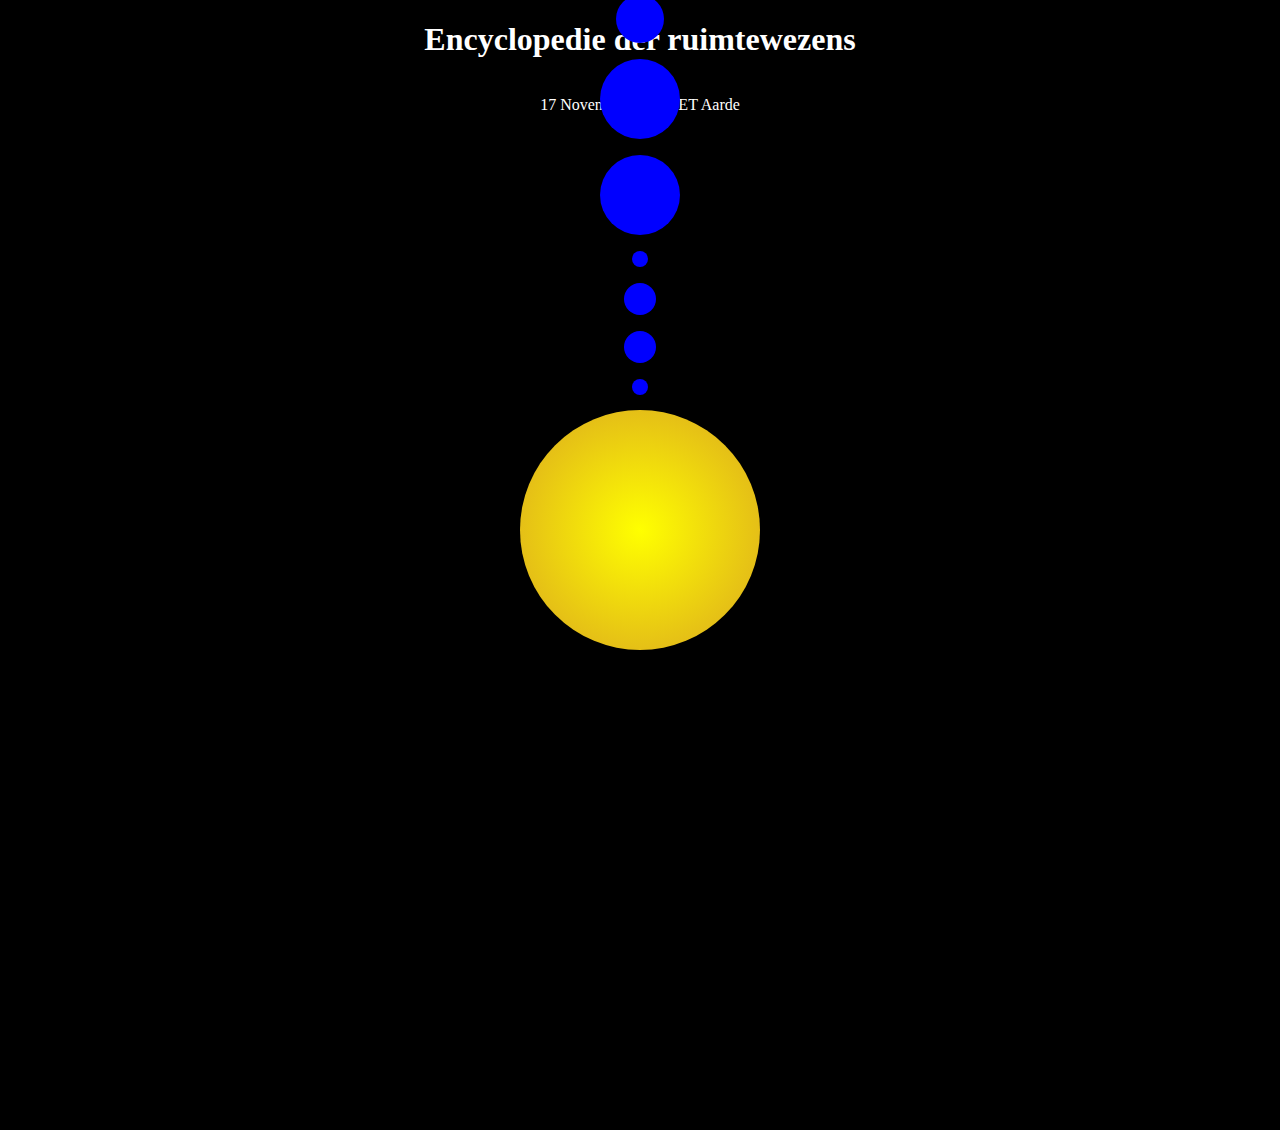
==== index.html @ 617440ee "Update index.html" ====
<!doctype html>
<html lang="nl">
	
<head>
	<meta charset="UTF-8">
	<meta name="author" content="Irene">
	<meta name="viewport" content="width=device-width, initial-scale=1">
	
	<title>Encyclopedie der ruimtewezens</title>
	
	<link href="styles/style.css" type="text/css" rel="stylesheet">
	<link rel="icon" type="image/svg+xml" href="images/favicon.svg">
</head>

<body>
<header>
    
    <h1>Encyclopedie der ruimtewezens</h1>
    
</header>

    
<main>
    
<ul class="zonnestelsel">
    <!-- Zon grootte:15-->
    <li class="zon">
        
    </li>
    
    <!-- Mercurius grootte:1-->
    <li class="mercurius">
        <div class="mercurius__planeet"></div>
    </li>
    
    <!-- Venus grootte:2-->
    <li class="venus">
        <div class="venus__planeet"></div>
    </li>
    
    <!-- Aarde grootte:2-->
    <li class="aarde">
        <div class="aarde__planeet"></div>
    </li>
    
    <!-- Mars grootte:1-->
    <li class="mars">
        <div class="mars__planeet"></div>
    </li>
    
    <!-- Jupiter grootte:5-->
    <li class="jupiter">
        <div class="jupiter__planeet"></div>
    </li>
    
    <!-- Saturnus grootte:5 NB: 2 ringen-->
    <li class="saturnus">
        <div class="saturnus__planeet"></div>
    </li>
    
    <!-- Uranus grootte:3-->
    <li class="uranus">
        <div class="uranus__planeet"></div>
    </li>
    
    <!-- Neptunus grootte:3-->
    <li class="neptunus">
        <div class="neptunus__planeet"></div>
    </li>
</ul>    

    
</main>

<footer>
    
    <time datetime="2021-11-17"> 17 November 2021 CET Aarde</time>
    
</footer>    
    
</body>
	
</html>
---- styles/style.css ----
/* CSS Document */
*, *::after, *::before {
  box-sizing: border-box;  
}

:root {
  --zon-color: goldenrod;
  --mercurius-color: blue;
  --shadow-color: rgba(0 0 0 / .5);
}

body {
    background-color: black;
   }

header {
    color: white;
    text-align: center;
    
}

footer {
    color: white;
    text-align: center;
  
}

ul {
    position: relative;
    top:50vh;

  

    display:flex;
    justify-content: center;
    align-items: center;

    
    list-style: none;  
}


.zon {
    position: absolute;
/*    top:calc((100% - 15em) /2); :/ werkt nog niet zoals gedacht... zon in midden van ul*/
    
    left:calc((100% - 15em) /2);
        
    width: 15em;
    height: 15em;
    
    border-radius: 50%;
    background-color: var(--zon-color);
    background: radial-gradient(yellow, goldenrod); 
}

/*cirkel voor pad om zon*/
.mercurius {
    position: absolute;
    
    display:flex;
    justify-content: center;

    
    top:calc((100% - 19em) /2);
    left:calc((100% - 19em) /2);
    
    width: 19em;
    height: 19em;
    border: .5px transparent solid;
    margin: 0;
    padding: 0;
    border-radius: 50%;
    
    animation: draaien 3s linear infinite;
}

/*bolletje voor planeet*/
.mercurius__planeet {
    height: 1em;
    width: 1em;
       
    border-radius: 50%;
    background-color: blue;
}

.venus {
    position: absolute;
    
    display:flex;
    justify-content: center;
    
    top:calc((100% - 25em) /2);
    left:calc((100% - 25em) /2);
    
    width: 25em;
    height: 25em;
    border: .5px transparent solid;
    margin:0;
    border-radius: 50%;
    
    animation: draaien 15s linear infinite;
}

.venus__planeet {
    height: 2em;
    width: 2em;
    
    border-radius: 50%;
    background-color: blue;
}

.aarde {
    position: absolute;
    
    display:flex;
    justify-content: center;
    
    top:calc((100% - 31em) /2);
    left:calc((100% - 31em) /2);
    
    width: 31em;
    height: 31em;
    border: .5px transparent solid;
    margin:0;
    border-radius: 50%;
    
    animation: draaien 10s linear infinite;
}

.aarde__planeet {
    height: 2em;
    width: 2em;
    
    border-radius: 50%;
    background-color: blue;
}

.mars {
    position: absolute;
    
    display:flex;
    justify-content: center;
    
    top:calc((100% - 35em) /2);
    left:calc((100% - 35em) /2);
    
    width: 35em;
    height: 35em;
    border: .5px transparent solid;
    margin:0;
    border-radius: 50%;
    
    animation: draaien 10s linear infinite;
}

.mars__planeet {
    height: 1em;
    width: 1em;
    
    border-radius: 50%;
    background-color: blue;
}


.jupiter {
    position: absolute;
    
    display:flex;
    justify-content: center;
    
    top:calc((100% - 47em) /2);
    left:calc((100% - 47em) /2);
    
    width: 47em;
    height: 47em;
    border: .5px transparent solid;
    margin:0;
    border-radius: 50%;
    
    animation: draaien 30s linear infinite;
}
.jupiter__planeet {
    width:5em;
    height:5em;

    border-radius: 50%;
    background-color: blue;
}


.saturnus {
    position: absolute;
    
    display:flex;
    justify-content: center;
    
    top:calc((100% - 59em) /2);
    left:calc((100% - 59em) /2);
    
    width: 59em;
    height: 59em;
    border: .5px transparent solid;
    margin:0;
    border-radius: 50%;
    
    animation: draaien 50s linear infinite;
}

.saturnus__planeet{
    width:5em;
    height:5em;

    border-radius: 50%;
    background-color: blue;
}

.uranus {
    position: absolute;
    
    display:flex;
    justify-content: center;
    
    top:calc((100% - 67em) /2);
    left:calc((100% - 67em) /2);
    
    width: 67em;
    height: 67em;
    border: .5px transparent solid;
    margin:0;
    border-radius: 50%;
    
    animation: draaien 90s linear infinite;
}

.uranus__planeet{
    width:3em;
    height:3em;

    border-radius: 50%;
    background-color: blue;
}
.neptunus {
    position: absolute;
    
    display:flex;
    justify-content: center;
    
    top:calc((100% - 75em) /2);
    left:calc((100% - 75em) /2);
    
    width: 75em;
    height: 75em;
    border: .5px transparent solid;
    margin:0;
    border-radius: 50%;
    
    animation: draaien 9s linear infinite;
}

.neptunus__planeet {
    width:3em;
    height:3em;

    border-radius: 50%;
    background-color: blue;
}


@keyframes draaien {
    100% {
    transform: rotate(360deg);
    }
}
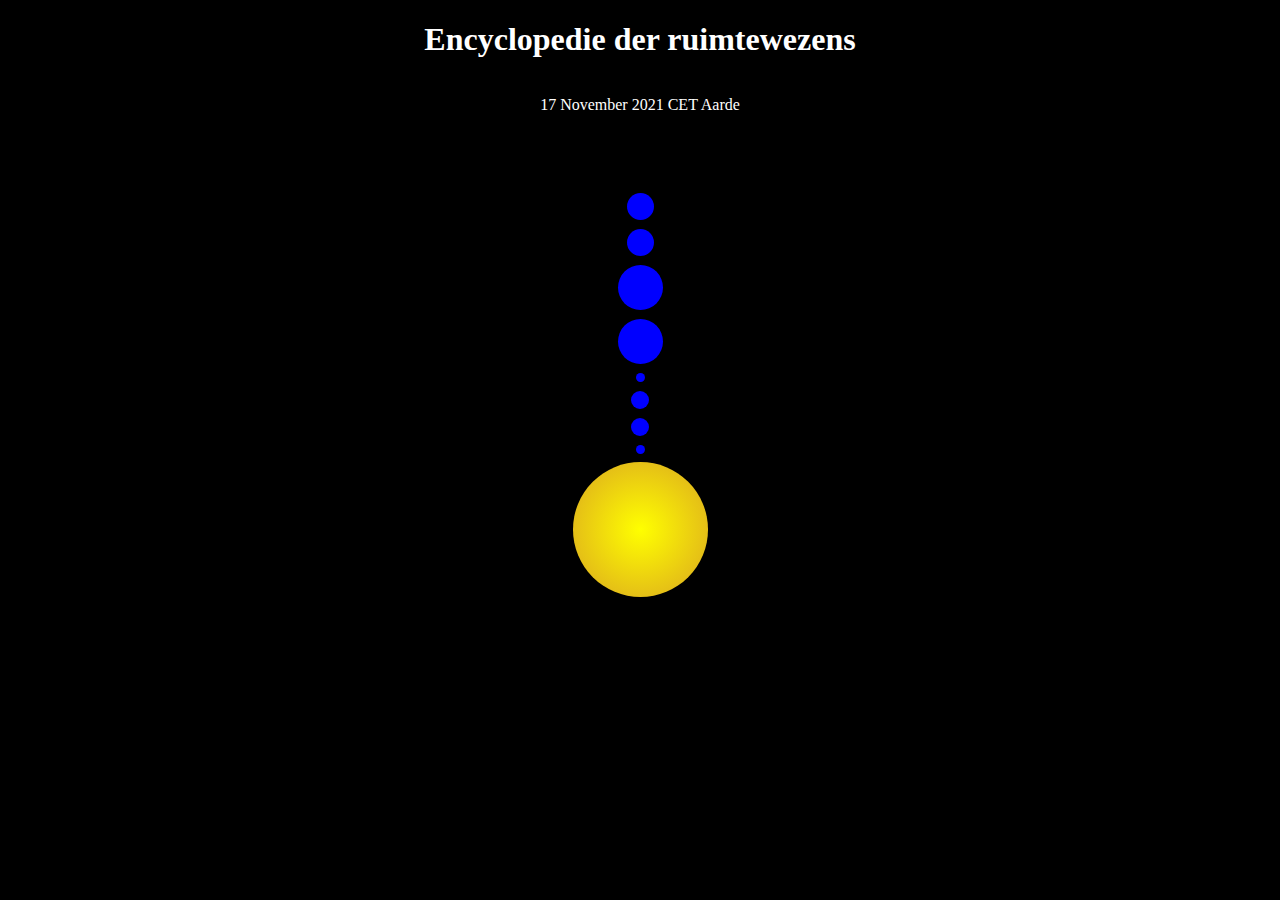
==== commit 84057733: "Add files via upload" ====
--- a/index.html
+++ b/index.html
@@ -3,7 +3,7 @@
 	
 <head>
 	<meta charset="UTF-8">
-	<meta name="author" content="Irene">
+	<meta name="author" content="jouw naam">
 	<meta name="viewport" content="width=device-width, initial-scale=1">
 	
 	<title>Encyclopedie der ruimtewezens</title>
@@ -29,42 +29,42 @@
     </li>
     
     <!-- Mercurius grootte:1-->
-    <li class="mercurius">
+    <li class="planeet mercurius">
         <div class="mercurius__planeet"></div>
     </li>
     
     <!-- Venus grootte:2-->
-    <li class="venus">
+    <li class="planeet venus">
         <div class="venus__planeet"></div>
     </li>
     
     <!-- Aarde grootte:2-->
-    <li class="aarde">
+    <li class="planeet aarde">
         <div class="aarde__planeet"></div>
     </li>
     
     <!-- Mars grootte:1-->
-    <li class="mars">
+    <li class="planeet mars">
         <div class="mars__planeet"></div>
     </li>
     
     <!-- Jupiter grootte:5-->
-    <li class="jupiter">
+    <li class="planeet jupiter">
         <div class="jupiter__planeet"></div>
     </li>
     
     <!-- Saturnus grootte:5 NB: 2 ringen-->
-    <li class="saturnus">
+    <li class="planeet saturnus">
         <div class="saturnus__planeet"></div>
     </li>
     
     <!-- Uranus grootte:3-->
-    <li class="uranus">
+    <li class="planeet uranus">
         <div class="uranus__planeet"></div>
     </li>
     
     <!-- Neptunus grootte:3-->
-    <li class="neptunus">
+    <li class="planeet neptunus">
         <div class="neptunus__planeet"></div>
     </li>
 </ul>    
--- a/styles/style.css
+++ b/styles/style.css
@@ -27,27 +27,24 @@
 
 ul {
     position: relative;
-    top:50vh;
-
-  
+    top:50vmin;
 
     display:flex;
     justify-content: center;
     align-items: center;
 
-    
     list-style: none;  
 }
 
 
 .zon {
     position: absolute;
-/*    top:calc((100% - 15em) /2); :/ werkt nog niet zoals gedacht... zon in midden van ul*/
-    
-    left:calc((100% - 15em) /2);
+/*    :/ werkt nog niet zoals gedacht... zon in midden van ul*/
+    top:calc((100% - 15vmin) /2); 
+    left:calc((100% - 15vmin) /2);
         
-    width: 15em;
-    height: 15em;
+    width: 15vmin;
+    height: 15vmin;
     
     border-radius: 50%;
     background-color: var(--zon-color);
@@ -60,13 +57,12 @@
     
     display:flex;
     justify-content: center;
-
-    
-    top:calc((100% - 19em) /2);
-    left:calc((100% - 19em) /2);
-    
-    width: 19em;
-    height: 19em;
+    
+    top:calc((100% - 19vmin) /2);
+    left:calc((100% - 19vmin) /2);
+    
+    width: 19vmin;
+    height: 19vmin;
     border: .5px transparent solid;
     margin: 0;
     padding: 0;
@@ -77,8 +73,8 @@
 
 /*bolletje voor planeet*/
 .mercurius__planeet {
-    height: 1em;
-    width: 1em;
+    height: 1vmin;
+    width: 1vmin;
        
     border-radius: 50%;
     background-color: blue;
@@ -90,21 +86,21 @@
     display:flex;
     justify-content: center;
     
-    top:calc((100% - 25em) /2);
-    left:calc((100% - 25em) /2);
-    
-    width: 25em;
-    height: 25em;
-    border: .5px transparent solid;
-    margin:0;
+    top:calc((100% - 25vmin) /2);
+    left:calc((100% - 25vmin) /2);
+    
+    width: 25vmin;
+    height: 25vmin;
+    border: .5px transparent solid;
+    margin: 0;
     border-radius: 50%;
     
     animation: draaien 15s linear infinite;
 }
 
 .venus__planeet {
-    height: 2em;
-    width: 2em;
+    height: 2vmin;
+    width: 2vmin;
     
     border-radius: 50%;
     background-color: blue;
@@ -116,25 +112,26 @@
     display:flex;
     justify-content: center;
     
-    top:calc((100% - 31em) /2);
-    left:calc((100% - 31em) /2);
-    
-    width: 31em;
-    height: 31em;
-    border: .5px transparent solid;
-    margin:0;
+    top:calc((100% - 31vmin) /2);
+    left:calc((100% - 31vmin) /2);
+    
+    width: 31vmin;
+    height: 31vmin;
+    border: .5px transparent solid;
+    margin: 0;
     border-radius: 50%;
     
     animation: draaien 10s linear infinite;
 }
 
 .aarde__planeet {
-    height: 2em;
-    width: 2em;
-    
-    border-radius: 50%;
-    background-color: blue;
-}
+    height: 2vmin;
+    width: 2vmin;
+    
+    border-radius: 50%;
+    background-color: blue;
+}
+
 
 .mars {
     position: absolute;
@@ -142,21 +139,21 @@
     display:flex;
     justify-content: center;
     
-    top:calc((100% - 35em) /2);
-    left:calc((100% - 35em) /2);
-    
-    width: 35em;
-    height: 35em;
-    border: .5px transparent solid;
-    margin:0;
-    border-radius: 50%;
-    
-    animation: draaien 10s linear infinite;
+    top:calc((100% - 35vmin) /2);
+    left:calc((100% - 35vmin) /2);
+    
+    width: 35vmin;
+    height: 35vmin;
+    border: .5px transparent solid;
+    margin: 0;
+    border-radius: 50%;
+    
+    animation: draaien 1s linear infinite;
 }
 
 .mars__planeet {
-    height: 1em;
-    width: 1em;
+    height: 1vmin;
+    width: 1vmin;
     
     border-radius: 50%;
     background-color: blue;
@@ -169,20 +166,20 @@
     display:flex;
     justify-content: center;
     
-    top:calc((100% - 47em) /2);
-    left:calc((100% - 47em) /2);
-    
-    width: 47em;
-    height: 47em;
-    border: .5px transparent solid;
-    margin:0;
+    top:calc((100% - 47vmin) /2);
+    left:calc((100% - 47vmin) /2);
+    
+    width: 47vmin;
+    height: 47vmin;
+    border: .5px transparent solid;
+    margin: 0;
     border-radius: 50%;
     
     animation: draaien 30s linear infinite;
 }
 .jupiter__planeet {
-    width:5em;
-    height:5em;
+    width:5vmin;
+    height:5vmin;
 
     border-radius: 50%;
     background-color: blue;
@@ -195,21 +192,21 @@
     display:flex;
     justify-content: center;
     
-    top:calc((100% - 59em) /2);
-    left:calc((100% - 59em) /2);
-    
-    width: 59em;
-    height: 59em;
-    border: .5px transparent solid;
-    margin:0;
+    top:calc((100% - 59vmin) /2);
+    left:calc((100% - 59vmin) /2);
+
+    width: 59vmin;
+    height: 59vmin;
+    border: .5px transparent solid;
+    margin: 0;
     border-radius: 50%;
     
     animation: draaien 50s linear infinite;
 }
 
 .saturnus__planeet{
-    width:5em;
-    height:5em;
+    width:5vmin;
+    height:5vmin;
 
     border-radius: 50%;
     background-color: blue;
@@ -221,21 +218,21 @@
     display:flex;
     justify-content: center;
     
-    top:calc((100% - 67em) /2);
-    left:calc((100% - 67em) /2);
-    
-    width: 67em;
-    height: 67em;
-    border: .5px transparent solid;
-    margin:0;
+    top:calc((100% - 67vmin) /2);
+    left:calc((100% - 67vmin) /2);
+    
+    width: 67vmin;
+    height: 67vmin;
+    border: .5px transparent solid;
+    margin: 0;
     border-radius: 50%;
     
     animation: draaien 90s linear infinite;
 }
 
 .uranus__planeet{
-    width:3em;
-    height:3em;
+    width:3vmin;
+    height:3vmin;
 
     border-radius: 50%;
     background-color: blue;
@@ -246,25 +243,26 @@
     display:flex;
     justify-content: center;
     
-    top:calc((100% - 75em) /2);
-    left:calc((100% - 75em) /2);
-    
-    width: 75em;
-    height: 75em;
-    border: .5px transparent solid;
-    margin:0;
+    top:calc((100% - 75vmin) /2);
+    left:calc((100% - 75vmin) /2);
+    
+    width: 75vmin;
+    height: 75vmin;
+    border: .5px transparent solid;
+    margin: 0;
     border-radius: 50%;
     
     animation: draaien 9s linear infinite;
 }
 
 .neptunus__planeet {
-    width:3em;
-    height:3em;
-
-    border-radius: 50%;
-    background-color: blue;
-}
+    width:3vmin;
+    height:3vmin;
+
+    border-radius: 50%;
+    background-color: blue;
+}
+
 
 
 @keyframes draaien {
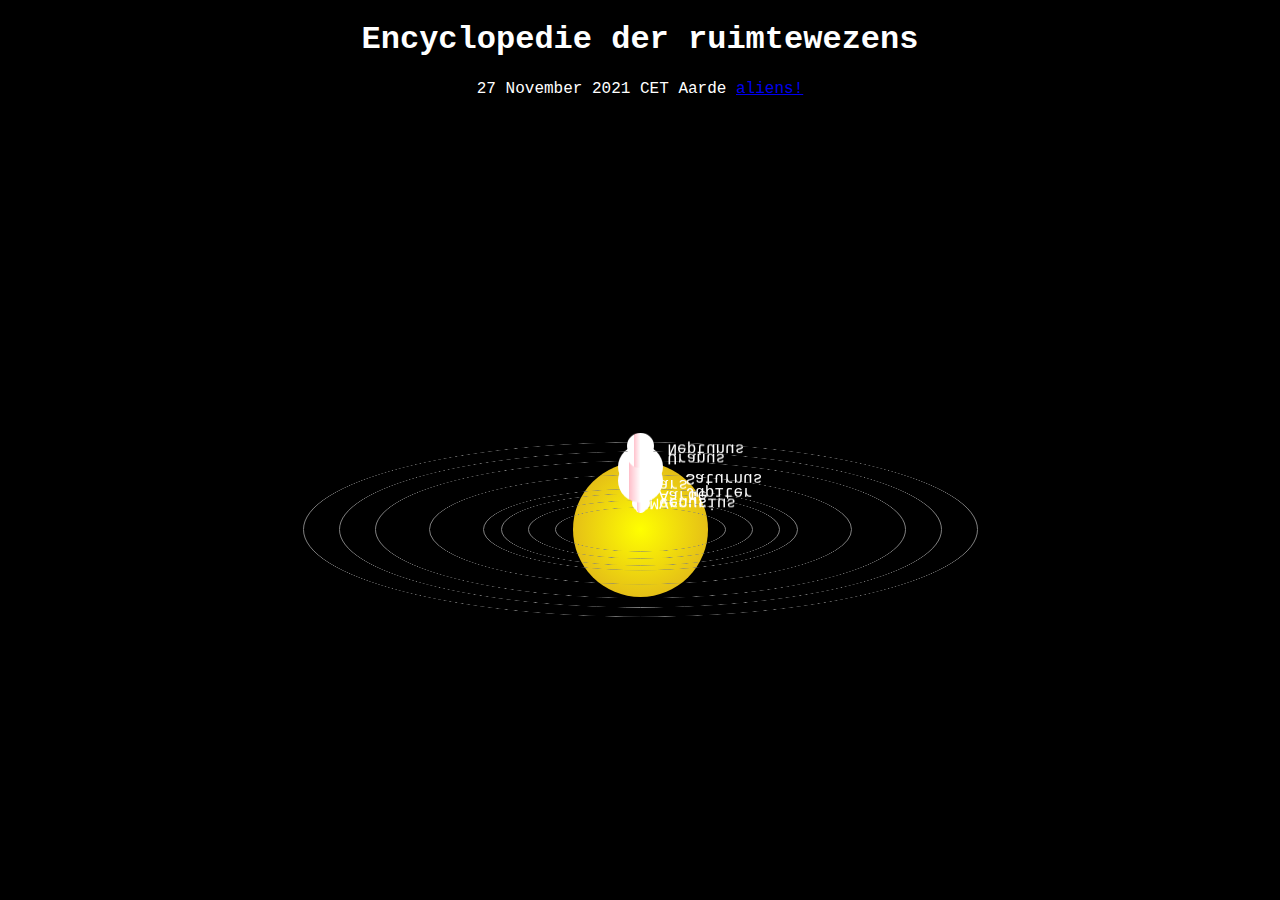
==== commit 4796f9fc: "Add files via upload" ====
--- a/index.html
+++ b/index.html
@@ -3,7 +3,7 @@
 	
 <head>
 	<meta charset="UTF-8">
-	<meta name="author" content="jouw naam">
+	<meta name="author" content="Irene">
 	<meta name="viewport" content="width=device-width, initial-scale=1">
 	
 	<title>Encyclopedie der ruimtewezens</title>
@@ -74,8 +74,9 @@
 
 <footer>
     
-    <time datetime="2021-11-17"> 17 November 2021 CET Aarde</time>
-    
+    <time datetime="2021-11-27"> 27 November 2021 CET Aarde</time>
+    <a href=detail_1.html> aliens! </a>
+      
 </footer>    
     
 </body>
--- a/styles/style.css
+++ b/styles/style.css
@@ -3,43 +3,64 @@
   box-sizing: border-box;  
 }
 
+/*to do: 
+--issues--
+1. planeet bolletjes op orbit zetten (zodra animatie aangaat, negeren ze translatey)
+2. de plek van de zon :/ 
+3. naam planeten: ipv ::before, misschien :hover > dan langzamer draaien?
+
+--nog niet aan toegekomen--
+4. schaduwen op planeten
+5. extra maantjes/ringen etc
+6. font + afbeeldingen "galaxy-feel"
+7. header/footer een mooi plekje geven
+8. link naar detailpagina over ruimtewezens per planeet
+*/
+
+
 :root {
   --zon-color: goldenrod;
-  --mercurius-color: blue;
+  --mercurius-color: linear-gradient(to left, white, white 50%, pink 75%, white 75%);
   --shadow-color: rgba(0 0 0 / .5);
+  
+  --tempo:1;
 }
 
 body {
     background-color: black;
-   }
+}
 
 header {
+    font-family: 'Courier New', Courier, monospace;
+
     color: white;
     text-align: center;
-    
-}
-
-footer {
+}
+
+footer {  
+/*
+    position:absolute;
+    bottom: 0;
+    left: 50%;
+*/
+    font-family: 'Courier New', Courier, monospace;
+    
     color: white;
-    text-align: center;
-  
+    text-align: center;  
+    margin: 0;
+    padding: 0;
 }
 
 ul {
     position: relative;
     top:50vmin;
 
-    display:flex;
-    justify-content: center;
-    align-items: center;
-
     list-style: none;  
 }
-
 
 .zon {
     position: absolute;
-/*    :/ werkt nog niet zoals gedacht... zon in midden van ul*/
+    display: block;
     top:calc((100% - 15vmin) /2); 
     left:calc((100% - 15vmin) /2);
         
@@ -49,224 +70,231 @@
     border-radius: 50%;
     background-color: var(--zon-color);
     background: radial-gradient(yellow, goldenrod); 
-}
-
-/*cirkel voor pad om zon*/
-.mercurius {
+
+    transform-style: preserve-3d;
+   
+}
+
+
+/*cirkel voor pad-orbit om zon*/
+.planeet {
     position: absolute;
     
     display:flex;
     justify-content: center;
     
-    top:calc((100% - 19vmin) /2);
-    left:calc((100% - 19vmin) /2);
-    
-    width: 19vmin;
-    height: 19vmin;
-    border: .5px transparent solid;
+    top:calc((100% - var(--maat)) /2);
+    left:calc((100% - var(--maat)) /2);
+    
+    width: var(--maat);
+    height: var(--maat);
+    border: .08em grey solid;
     margin: 0;
     padding: 0;
     border-radius: 50%;
     
-    animation: draaien 3s linear infinite;
-}
-
-/*bolletje voor planeet*/
+    transform:rotateX(75deg);
+    transform-style: preserve-3d;
+
+    animation: draaien calc(var(--orbit-time) * var(--tempo)) linear infinite;
+}
+
+div[class$="planeet"] {
+/* planeten bovenkant boven houden*/
+    border-radius: 50%;
+
+    position:absolute;
+    display: block;
+    animation: bovenkantboven var(--orbit-time) linear infinite;
+
+    transform:rotatex(90deg);
+
+    transform-style: preserve-3d;
+
+}
+    /* height: var(--hoogte); */
+    /* transform:translatey(calc(-var(--hoogte)/2)); */
+    /* door animation "bovenkantboven" wordt translate genegeerd*/
+
+div[class$="planeet"]::before {
+    content:var(--planeetNaam);
+    color:white;
+    padding:calc(var(--hoogte) * 1.5);
+    font-family: 'Courier New', Courier, monospace;
+    font-size: var(--hoogte * 1em);
+}
+
+.mercurius {
+    --maat:19vmin;
+    --orbit-time:3s;
+
+    
+}
+
+/* bolletje voor planeet*/
 .mercurius__planeet {
+    --planeetNaam:"Mercurius";
+    --hoogte: 1vmin;
+    height:1vmin;
+    width:1vmin;
+    background: var(--mercurius-color);
+
+    transform:translatey(-1vmin);
+
+
+}
+
+.venus {
+    --maat:25vmin;
+    --orbit-time:3s;
+}
+
+.venus__planeet {
+    --planeetNaam:"Venus";
+    --hoogte: 2vmin;
+    height: 2vmin;
+    width: 2vmin;
+    background: var(--mercurius-color);
+
+    /* transform:translatey(calc(-2vmin/2)); */
+
+}
+
+.aarde {
+    --maat:31vmin;
+    --orbit-time:10s;
+}
+
+.aarde__planeet {
+    --planeetNaam:"Aarde";
+    --hoogte: 2vmin;
+    height: 2vmin;
+    width: 2vmin;
+    background: var(--mercurius-color);
+
+    /* transform:translatey(-2vmin); */
+
+}
+
+.mars {
+    --maat:35vmin;
+    --orbit-time:1s;
+}
+
+.mars__planeet {
+    --planeetNaam:"Mars";
+    --hoogte: 1vmin;
     height: 1vmin;
     width: 1vmin;
-       
-    border-radius: 50%;
-    background-color: blue;
-}
-
-.venus {
-    position: absolute;
-    
-    display:flex;
-    justify-content: center;
-    
-    top:calc((100% - 25vmin) /2);
-    left:calc((100% - 25vmin) /2);
-    
-    width: 25vmin;
-    height: 25vmin;
-    border: .5px transparent solid;
-    margin: 0;
-    border-radius: 50%;
-    
-    animation: draaien 15s linear infinite;
-}
-
-.venus__planeet {
-    height: 2vmin;
-    width: 2vmin;
-    
-    border-radius: 50%;
-    background-color: blue;
-}
-
-.aarde {
-    position: absolute;
-    
-    display:flex;
-    justify-content: center;
-    
-    top:calc((100% - 31vmin) /2);
-    left:calc((100% - 31vmin) /2);
-    
-    width: 31vmin;
-    height: 31vmin;
-    border: .5px transparent solid;
-    margin: 0;
-    border-radius: 50%;
-    
-    animation: draaien 10s linear infinite;
-}
-
-.aarde__planeet {
-    height: 2vmin;
-    width: 2vmin;
-    
-    border-radius: 50%;
-    background-color: blue;
-}
-
-
-.mars {
-    position: absolute;
-    
-    display:flex;
-    justify-content: center;
-    
-    top:calc((100% - 35vmin) /2);
-    left:calc((100% - 35vmin) /2);
-    
-    width: 35vmin;
-    height: 35vmin;
-    border: .5px transparent solid;
-    margin: 0;
-    border-radius: 50%;
-    
-    animation: draaien 1s linear infinite;
-}
-
-.mars__planeet {
-    height: 1vmin;
-    width: 1vmin;
-    
-    border-radius: 50%;
-    background-color: blue;
-}
-
+    background: var(--mercurius-color);
+
+    /* transform:translatey(calc(-1vmin/2)); */
+
+}
 
 .jupiter {
-    position: absolute;
-    
-    display:flex;
-    justify-content: center;
-    
-    top:calc((100% - 47vmin) /2);
-    left:calc((100% - 47vmin) /2);
-    
-    width: 47vmin;
-    height: 47vmin;
-    border: .5px transparent solid;
-    margin: 0;
-    border-radius: 50%;
-    
-    animation: draaien 30s linear infinite;
-}
+    --maat:47vmin;
+    --orbit-time:30s;
+}
+
 .jupiter__planeet {
+    --planeetNaam:"Jupiter";
+    --hoogte: 5vmin;
+    height:5vmin;
+    width:5vmin;
+    background: var(--mercurius-color);
+    
+    /* transform:translatey(-2.5vmin); */
+
+}
+
+.saturnus {
+    --maat:59vmin;
+    --orbit-time:50s;
+}
+
+.saturnus__planeet{
+    --planeetNaam:"Saturnus";
+    --hoogte: 5vmin;
     width:5vmin;
     height:5vmin;
-
-    border-radius: 50%;
-    background-color: blue;
-}
-
-
-.saturnus {
-    position: absolute;
-    
-    display:flex;
-    justify-content: center;
-    
-    top:calc((100% - 59vmin) /2);
-    left:calc((100% - 59vmin) /2);
-
-    width: 59vmin;
-    height: 59vmin;
-    border: .5px transparent solid;
-    margin: 0;
-    border-radius: 50%;
-    
-    animation: draaien 50s linear infinite;
-}
-
-.saturnus__planeet{
-    width:5vmin;
-    height:5vmin;
-
-    border-radius: 50%;
-    background-color: blue;
+    background: var(--mercurius-color);
+
+    /* transform:translatey(calc(-5vmin/2)); */
+    
 }
 
 .uranus {
-    position: absolute;
-    
-    display:flex;
-    justify-content: center;
-    
-    top:calc((100% - 67vmin) /2);
-    left:calc((100% - 67vmin) /2);
-    
-    width: 67vmin;
-    height: 67vmin;
-    border: .5px transparent solid;
-    margin: 0;
-    border-radius: 50%;
-    
-    animation: draaien 90s linear infinite;
+    --maat:67vmin;
+    --orbit-time:90s;
 }
 
 .uranus__planeet{
-    width:3vmin;
-    height:3vmin;
-
-    border-radius: 50%;
-    background-color: blue;
-}
+    --planeetNaam:"Uranus";
+    --hoogte: 3vmin;
+    width: 3vmin;
+    height: 3vmin;
+    background: var(--mercurius-color);
+
+    /* transform:translatey(calc(-3vmin/2)); */
+
+}
+
 .neptunus {
-    position: absolute;
-    
-    display:flex;
-    justify-content: center;
-    
-    top:calc((100% - 75vmin) /2);
-    left:calc((100% - 75vmin) /2);
-    
-    width: 75vmin;
-    height: 75vmin;
-    border: .5px transparent solid;
-    margin: 0;
-    border-radius: 50%;
-    
-    animation: draaien 9s linear infinite;
+    --maat:75vmin;
+    --orbit-time:9s;
 }
 
 .neptunus__planeet {
-    width:3vmin;
-    height:3vmin;
-
-    border-radius: 50%;
-    background-color: blue;
-}
-
-
+    --planeetNaam:"Neptunus";
+    --hoogte: 3vmin;
+    width: 3vmin;
+    height: 3vmin;
+    background: var(--mercurius-color);
+
+    transform:translatey(calc(-3vmin/2));
+    
+}
 
 @keyframes draaien {
+    0% {
+    transform: rotateX(75deg) rotateZ(0deg); }
     100% {
-    transform: rotate(360deg);
-    }
-}
+    transform: rotateX(75deg) rotateZ(-360deg); }
+}
+
+@keyframes bovenkantboven {
+    0%{
+    transform: rotatex(-90deg) rotatey(0deg) rotatez(0deg); }
+    100%{
+    transform: rotatex(-90deg) rotatey(-365deg) rotatez(0deg);}
+}
+
+/* z waarden */
+.zon {
+    z-index: 10;
+}
+.mercurius{
+    z-index: 20;
+}
+.venus{
+    z-index: 30;
+}
+.aarde{
+    z-index: 40;
+}
+.mars{
+    z-index: 50;
+}
+.jupiter{
+    z-index: 60;
+}
+.saturnus{
+    z-index: 70;
+}
+.uranus{
+    z-index: 80;
+}
+.neptunus{
+    z-index: 90;
+}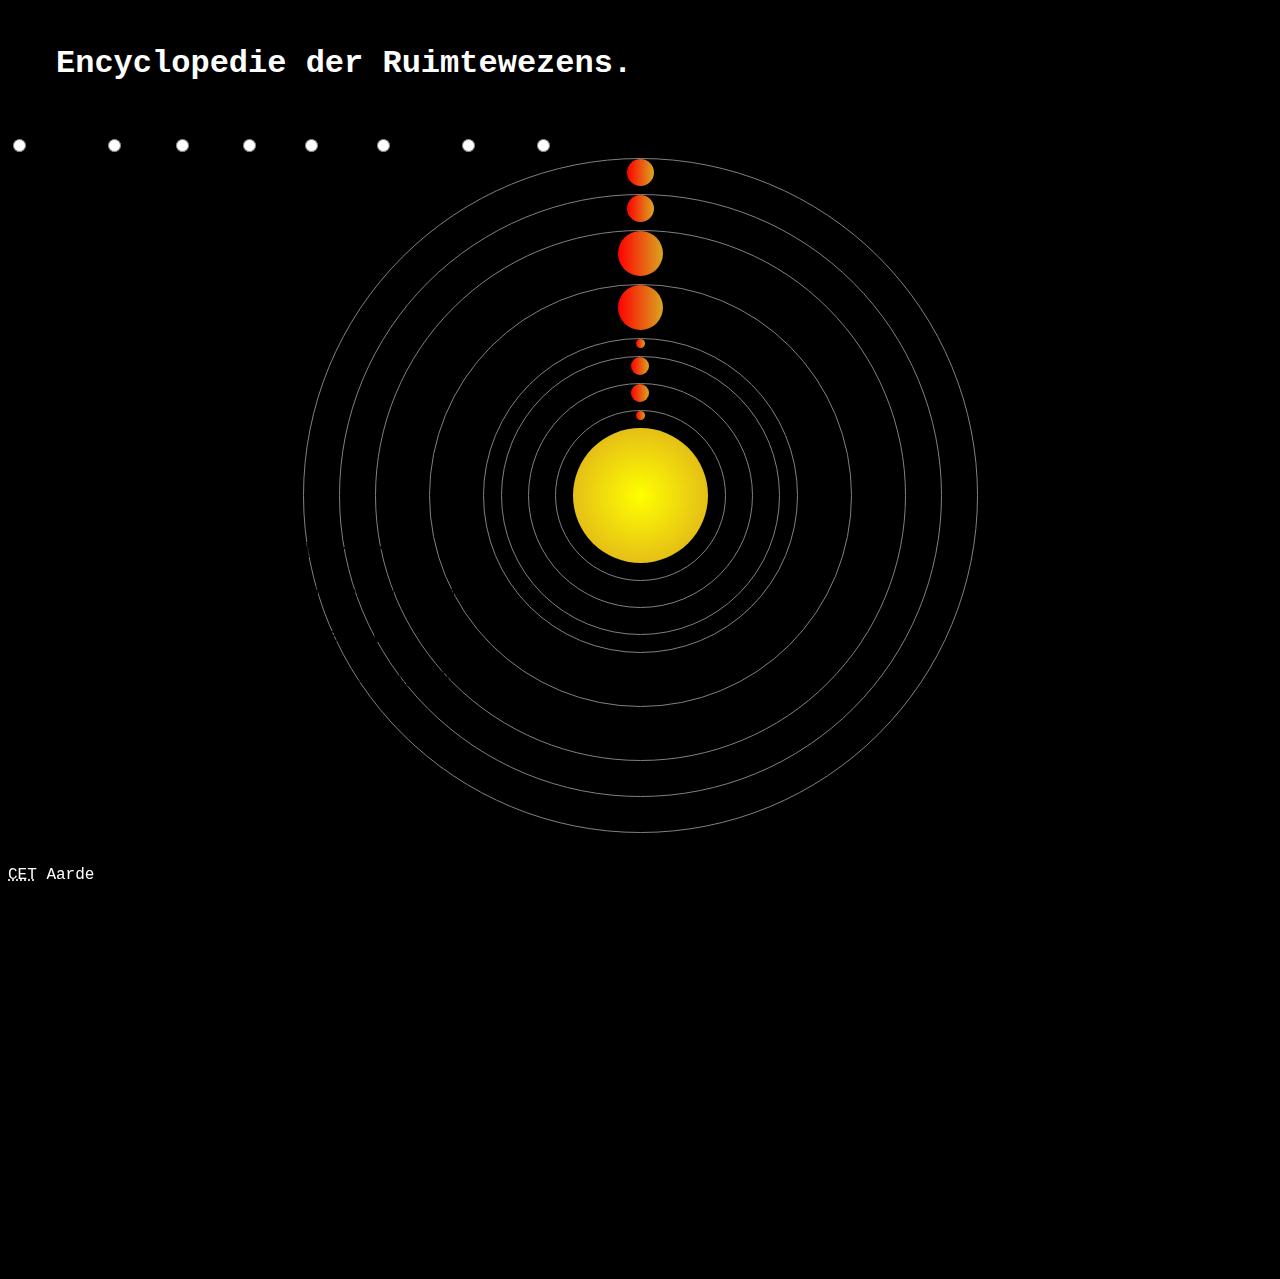
==== commit 41c509d5: "Add files via upload" ====
--- a/index.html
+++ b/index.html
@@ -6,26 +6,29 @@
 	<meta name="author" content="Irene">
 	<meta name="viewport" content="width=device-width, initial-scale=1">
 	
-	<title>Encyclopedie der ruimtewezens</title>
+	<title>Encyclopedie der ruimtewezens.</title>
 	
 	<link href="styles/style.css" type="text/css" rel="stylesheet">
+    
 	<link rel="icon" type="image/svg+xml" href="images/favicon.svg">
+    <script src="scripts/script.js" defer></script>
+<!-- defer zorgt ervoor dat html en js tegelijkertijd laden -->
+    <style>
+        @import url('https://fonts.googleapis.com/css2?family=Audiowide&display=swap');
+        @import url('https://fonts.googleapis.com/css2?family=Raleway:wght@100;200;300;400;500;600;700;800;900&display=swap');
+    </style>
 </head>
 
 <body>
 <header>
-    
-    <h1>Encyclopedie der ruimtewezens</h1>
-    
+    <h1>Encyclopedie der Ruimtewezens.</h1>   
 </header>
 
-    
-<main>
-    
+<main> 
+<article class="container_zonnestelsel">  
 <ul class="zonnestelsel">
     <!-- Zon grootte:15-->
     <li class="zon">
-        
     </li>
     
     <!-- Mercurius grootte:1-->
@@ -67,18 +70,167 @@
     <li class="planeet neptunus">
         <div class="neptunus__planeet"></div>
     </li>
-</ul>    
-
-    
+</ul>      
+</article>  
+
+<aside>
+    <!-- <h2>kies een planeet</h2>plek voor menu van planeten -->
+    <nav class="planeten_menu">
+        <input type="radio" id="mercurius" name="planeten">
+        <label for="mercurius">Mercurius</label>
+      
+        <input type="radio" id="venus" name="planeten">
+        <label for="venus">Venus</label>
+    
+        <input type="radio" id="aarde" name="planeten">
+        <label for="aarde">Aarde</label>
+    
+        <input type="radio" id="mars" name="planeten">
+        <label for="mars">Mars</label>
+    
+        <input type="radio" id="jupiter" name="planeten">
+        <label for="jupiter">Jupiter</label>
+    
+        <input type="radio" id="saturnus" name="planeten">
+        <label for="saturnus">Saturnus</label>
+    
+        <input type="radio" id="uranus" name="planeten">
+        <label for="uranus">Uranus</label>
+     
+        <input type="radio" id="neptunus" name="planeten">
+        <label for="neptunus">Neptunus</label>
+    </nav>
+
+    <ul class="aliens">
+        <li class="mercurius">
+            <article class="ruimteschip"> 
+                <section class="mannetje">
+                  <div class="oog1Links">
+                    <div class="pupil1Links"></div>
+                  </div>
+                  <div class="oog1Rechts">
+                    <div class="pupil1Rechts"></div>
+                  </div>
+                  <div class="mond1"></div>
+                </section>
+                <section class="onderkant">
+                  <div class="lichtEen"></div>
+                  <div class="lichtTwee"></div>
+                  <div class="lichtDrie"></div>
+                  <div class="lichtVier"></div>
+                  <div class="lichtVijf"></div>
+                </section>
+                <sectionv class="koepel"></section>
+              </article>
+            <section class="beschrijving">
+                <h2>Ruimtewezen op planeet Mercurius</h2>
+                <p> Wormvormig, brutaal, komt eigenlijk nooit uit eigen vervoersmiddel.</p>
+            </section>
+        </li>
+
+        <li class="mercurius">
+            <article class="rik">
+                <section class="hoofd2">
+                  <div class="oog2Links">
+                    <div class="pupil2Links"></div>
+                  </div>
+                  <div class="oog2Rechts">
+                     <div class="pupil2Rechts"></div>
+                  </div>
+                  <div class="mond2"></div>
+                </section>
+                <section class="body">
+                  <div class="been2Links">
+                    <div class="vlamLinks"></div>
+                  </div>
+                  <div class="been2Rechts"></div>
+                  <div class="vlamRechts"></div>
+                </section>
+            </article>
+            <section class="beschrijving">
+                <h2>Ruimtewezen op planeet Mercurius</h2>
+                <p> Hard pantser, met raketjes aan de onderkant om snel weg te vliegen.</p>
+            </section>
+        </li>
+        
+        <li class="venus">
+            <section class="beschrijving">
+                <h2>Ruimtewezen op planeet Venus</h2>
+                <p> helaas hier nog geen buitenaardsewezens gevonden</p>
+            </section>
+        </li>
+
+        <li class="aarde">
+            <section class="beschrijving">
+                <h2>Ruimtewezen op planeet Aarde</h2>
+                <p> helaas hier nog geen buitenaardsewezens gevonden</p>
+            </section>
+        </li>
+
+        <li class="mars">
+            <article class="rik">
+                <section class="hoofd2">
+                  <div class="oog2Links">
+                    <div class="pupil2Links"></div>
+                  </div>
+                  <div class="oog2Rechts">
+                     <div class="pupil2Rechts"></div>
+                  </div>
+                  <div class="mond2"></div>
+                </section>
+                <section class="body">
+                  <div class="been2Links">
+                    <div class="vlamLinks"></div>
+                  </div>
+                  <div class="been2Rechts"></div>
+                  <div class="vlamRechts"></div>
+                </section>
+            </article>
+            <section class="beschrijving">
+                <h2>Ruimtewezen op planeet Mars</h2>
+                <p> Hard pantser, bangig karakter, schuw.</p>
+            </section>
+        </li>
+
+        <li class="jupiter">
+            <section class="beschrijving">
+                <h2>Ruimtewezen op planeet Jupiter</h2>
+                <p> helaas hier nog geen buitenaardsewezens gevonden</p>
+            </section>
+        </li>
+
+        <li class="saturnus">
+            <section class="beschrijving">
+                <h2>Ruimtewezen op planeet Saturnus</h2>
+                <p> helaas hier nog geen buitenaardsewezens gevonden</p>
+            </section>
+        </li>
+
+        <li class="uranus">
+            <section class="beschrijving">
+                <h2>Ruimtewezen op planeet Saturnus</h2>
+                <p> helaas hier nog geen buitenaardsewezens gevonden</p>
+            </section>
+        </li>
+
+        <li class="neptunus">
+            <section class="beschrijving">
+                <h2>Ruimtewezen op planeet Saturnus</h2>
+                <p> helaas hier nog geen buitenaardsewezens gevonden</p>
+            </section>
+        </li>
+
+    </ul>
+</aside>
+
 </main>
 
 <footer>
-    
-    <time datetime="2021-11-27"> 27 November 2021 CET Aarde</time>
-    <a href=detail_1.html> aliens! </a>
-      
+    <!-- <time datetime="2021-11-27"> 27 November 2021 <abbr>CET</abbr> Aarde</time> -->
+    <time><span id="datum"></span><abbr title="Central European Time"> CET</abbr> Aarde</time>
 </footer>    
-    
+
+
 </body>
 	
 </html>
--- a/styles/style.css
+++ b/styles/style.css
@@ -5,26 +5,29 @@
 
 /*to do: 
 --issues--
-1. planeet bolletjes op orbit zetten (zodra animatie aangaat, negeren ze translatey)
-2. de plek van de zon :/ 
+1. planeet bolletjes op orbit zetten > zet de translate in de animatie (anders overschrijft ie translate)
+2. schaduw maak radial gradient en verschuif
 3. naam planeten: ipv ::before, misschien :hover > dan langzamer draaien?
 
 --nog niet aan toegekomen--
-4. schaduwen op planeten
-5. extra maantjes/ringen etc
-6. font + afbeeldingen "galaxy-feel"
-7. header/footer een mooi plekje geven
-8. link naar detailpagina over ruimtewezens per planeet
+4. header/footer een mooi plekje geven
+5. font + afbeeldingen "galaxy-feel"
+6. link naar detailpagina over ruimtewezens per planeet
+7. extra maantjes/ringen etc
+8. frame detailpagina
+9. tekst detailpagina
 */
 
 
 :root {
   --zon-color: goldenrod;
-  --mercurius-color: linear-gradient(to left, white, white 50%, pink 75%, white 75%);
-  --shadow-color: rgba(0 0 0 / .5);
-  
+  --mercurius-color: linear-gradient(90deg, red, goldenrod);
+  --schaduw-gradient:linear-gradient(90deg, rgba(0,0,0,0) 0%, rgba(0,0,0,0) 20%, rgba(0,0,0,1) 40%, rgba(0,0,0,1) 60%, rgba(0,0,0,0) 80%, rgba(0,0,0,0) 100%);
+  --standaardMaat:1em;
   --tempo:1;
 }
+
+
 
 body {
     background-color: black;
@@ -34,28 +37,31 @@
     font-family: 'Courier New', Courier, monospace;
 
     color: white;
-    text-align: center;
+    text-align: left;
+    padding: 1em 3em;
 }
 
 footer {  
-/*
     position:absolute;
-    bottom: 0;
-    left: 50%;
-*/
+    display:block;
+
+    margin: 0;
+    bottom: var(--standaardMaat);
+    left: 5 * var(--standaardMaat);
+
     font-family: 'Courier New', Courier, monospace;
     
     color: white;
     text-align: center;  
-    margin: 0;
-    padding: 0;
+   
 }
 
 ul {
     position: relative;
-    top:50vmin;
+    top:40vmin;
 
     list-style: none;  
+    transform-style: preserve-3d;
 }
 
 .zon {
@@ -69,10 +75,9 @@
     
     border-radius: 50%;
     background-color: var(--zon-color);
-    background: radial-gradient(yellow, goldenrod); 
-
-    transform-style: preserve-3d;
-   
+    background-image: radial-gradient(yellow, goldenrod); 
+
+    transform-style: preserve-3d;   
 }
 
 
@@ -88,60 +93,55 @@
     
     width: var(--maat);
     height: var(--maat);
-    border: .08em grey solid;
+    border: calc(var(--standaardMaat) * 0.08) grey solid;
     margin: 0;
     padding: 0;
     border-radius: 50%;
-    
-    transform:rotateX(75deg);
+
     transform-style: preserve-3d;
 
     animation: draaien calc(var(--orbit-time) * var(--tempo)) linear infinite;
-}
-
+    
+}
+
+/* planeten bovenkant boven houden en schaduw*/
 div[class$="planeet"] {
-/* planeten bovenkant boven houden*/
     border-radius: 50%;
 
     position:absolute;
     display: block;
-    animation: bovenkantboven var(--orbit-time) linear infinite;
-
-    transform:rotatex(90deg);
 
     transform-style: preserve-3d;
-
-}
-    /* height: var(--hoogte); */
-    /* transform:translatey(calc(-var(--hoogte)/2)); */
-    /* door animation "bovenkantboven" wordt translate genegeerd*/
-
+    animation: schaduw var(--orbit-time) linear infinite,
+    oporbit var(--orbit-time) linear infinite;
+
+    background-size: 500% 500%, auto auto;
+    background-position-x:right, center;
+}
+
+
+/* naam bij planeten
 div[class$="planeet"]::before {
     content:var(--planeetNaam);
     color:white;
     padding:calc(var(--hoogte) * 1.5);
     font-family: 'Courier New', Courier, monospace;
-    font-size: var(--hoogte * 1em);
-}
+    font-size: var(--hoogte);
+} */
 
 .mercurius {
     --maat:19vmin;
     --orbit-time:3s;
-
-    
 }
 
 /* bolletje voor planeet*/
 .mercurius__planeet {
     --planeetNaam:"Mercurius";
     --hoogte: 1vmin;
+    
     height:1vmin;
     width:1vmin;
-    background: var(--mercurius-color);
-
-    transform:translatey(-1vmin);
-
-
+    background:var(--schaduw-gradient), var(--mercurius-color);
 }
 
 .venus {
@@ -154,10 +154,7 @@
     --hoogte: 2vmin;
     height: 2vmin;
     width: 2vmin;
-    background: var(--mercurius-color);
-
-    /* transform:translatey(calc(-2vmin/2)); */
-
+    background: var(--schaduw-gradient), var(--mercurius-color);
 }
 
 .aarde {
@@ -170,10 +167,7 @@
     --hoogte: 2vmin;
     height: 2vmin;
     width: 2vmin;
-    background: var(--mercurius-color);
-
-    /* transform:translatey(-2vmin); */
-
+    background: var(--schaduw-gradient), var(--mercurius-color);
 }
 
 .mars {
@@ -186,10 +180,7 @@
     --hoogte: 1vmin;
     height: 1vmin;
     width: 1vmin;
-    background: var(--mercurius-color);
-
-    /* transform:translatey(calc(-1vmin/2)); */
-
+    background: var(--schaduw-gradient), var(--mercurius-color);
 }
 
 .jupiter {
@@ -202,10 +193,7 @@
     --hoogte: 5vmin;
     height:5vmin;
     width:5vmin;
-    background: var(--mercurius-color);
-    
-    /* transform:translatey(-2.5vmin); */
-
+    background: var(--schaduw-gradient), var(--mercurius-color);
 }
 
 .saturnus {
@@ -218,10 +206,7 @@
     --hoogte: 5vmin;
     width:5vmin;
     height:5vmin;
-    background: var(--mercurius-color);
-
-    /* transform:translatey(calc(-5vmin/2)); */
-    
+    background: var(--schaduw-gradient), var(--mercurius-color);    
 }
 
 .uranus {
@@ -234,10 +219,7 @@
     --hoogte: 3vmin;
     width: 3vmin;
     height: 3vmin;
-    background: var(--mercurius-color);
-
-    /* transform:translatey(calc(-3vmin/2)); */
-
+    background: var(--schaduw-gradient), var(--mercurius-color);
 }
 
 .neptunus {
@@ -250,11 +232,9 @@
     --hoogte: 3vmin;
     width: 3vmin;
     height: 3vmin;
-    background: var(--mercurius-color);
-
-    transform:translatey(calc(-3vmin/2));
-    
-}
+    background-image: var(--schaduw-gradient), var(--mercurius-color);  
+}
+
 
 @keyframes draaien {
     0% {
@@ -263,11 +243,25 @@
     transform: rotateX(75deg) rotateZ(-360deg); }
 }
 
-@keyframes bovenkantboven {
+@keyframes schaduw {
     0%{
-    transform: rotatex(-90deg) rotatey(0deg) rotatez(0deg); }
+    background-position-x:right, center;
+    }
+    50% {
+    background-position-x:center, center;    
+    }
     100%{
-    transform: rotatex(-90deg) rotatey(-365deg) rotatez(0deg);}
+    background-position-x:left, center;
+    }
+}
+
+@keyframes oporbit {
+    0% {
+    transform: translatey(calc(var(--hoogte)/-2)) rotatex(-75deg) rotatey(0deg); 
+    }
+    100% {
+    transform: translatey(calc(var(--hoogte)/-2)) rotatex(-75deg) rotatey(-365deg); 
+    }
 }
 
 /* z waarden */
@@ -297,4 +291,10 @@
 }
 .neptunus{
     z-index: 90;
-}+}
+a {
+  color: hotpink;
+}
+a:visited {
+  color: antiquewhite;
+}
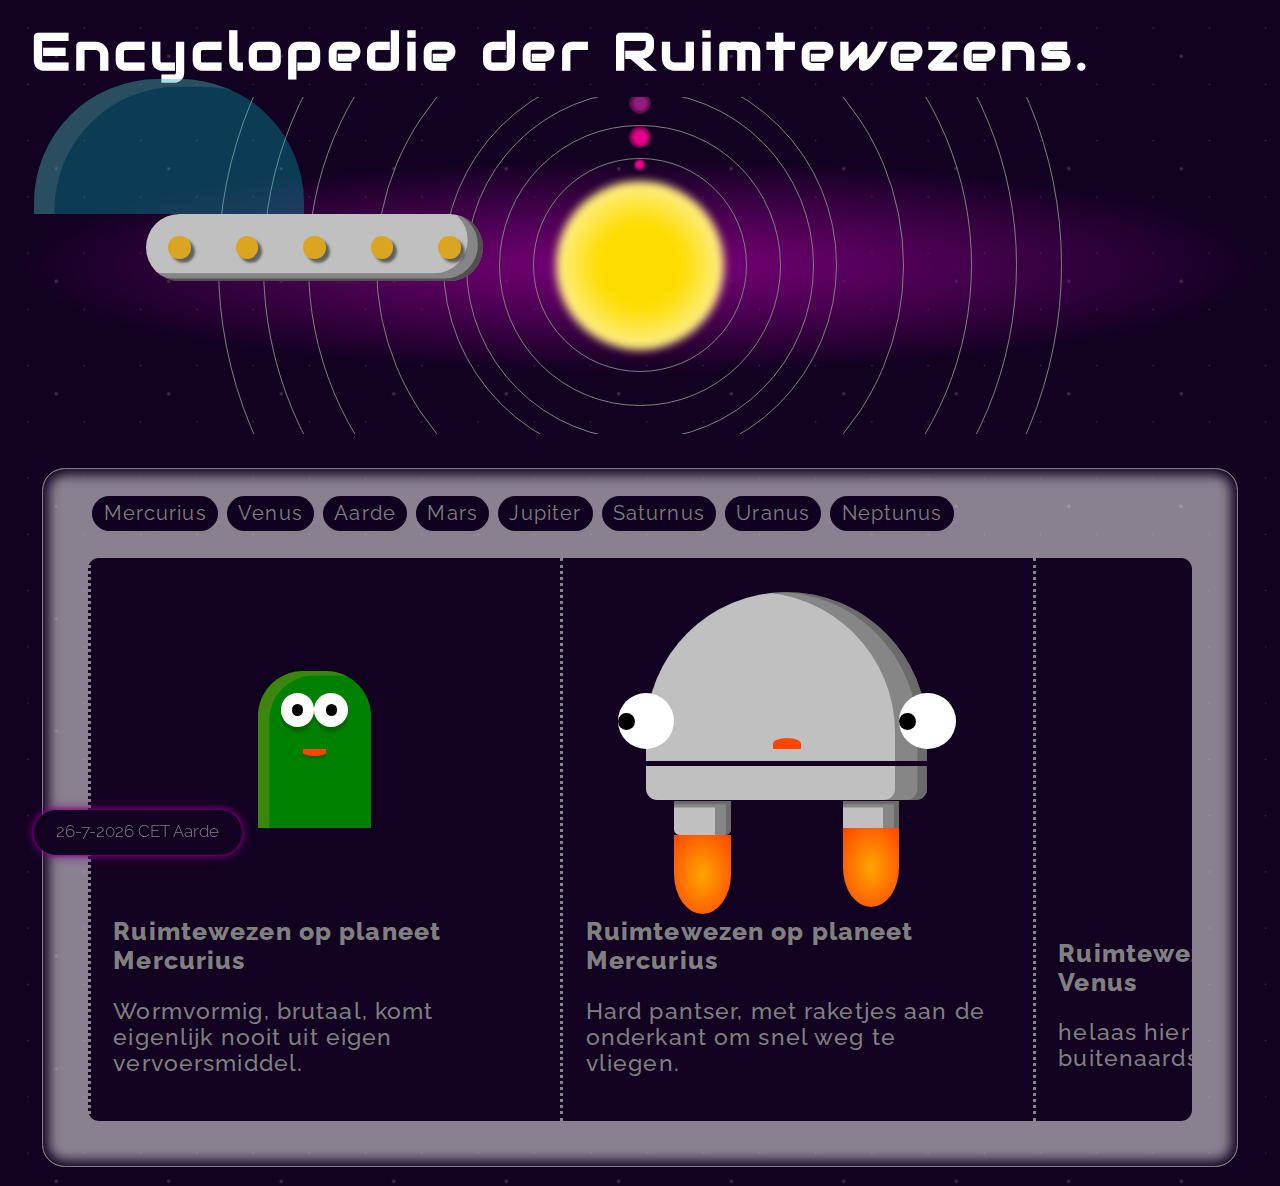
==== commit 76a5ad25: "Add files via upload" ====
--- a/index.html
+++ b/index.html
@@ -154,6 +154,7 @@
         </li>
         
         <li class="venus">
+            <article></article>
             <section class="beschrijving">
                 <h2>Ruimtewezen op planeet Venus</h2>
                 <p> helaas hier nog geen buitenaardsewezens gevonden</p>
@@ -161,6 +162,7 @@
         </li>
 
         <li class="aarde">
+            <article></article>
             <section class="beschrijving">
                 <h2>Ruimtewezen op planeet Aarde</h2>
                 <p> helaas hier nog geen buitenaardsewezens gevonden</p>
@@ -193,6 +195,7 @@
         </li>
 
         <li class="jupiter">
+            <article></article>
             <section class="beschrijving">
                 <h2>Ruimtewezen op planeet Jupiter</h2>
                 <p> helaas hier nog geen buitenaardsewezens gevonden</p>
@@ -200,6 +203,7 @@
         </li>
 
         <li class="saturnus">
+            <article></article>
             <section class="beschrijving">
                 <h2>Ruimtewezen op planeet Saturnus</h2>
                 <p> helaas hier nog geen buitenaardsewezens gevonden</p>
@@ -207,6 +211,7 @@
         </li>
 
         <li class="uranus">
+            <article></article>
             <section class="beschrijving">
                 <h2>Ruimtewezen op planeet Saturnus</h2>
                 <p> helaas hier nog geen buitenaardsewezens gevonden</p>
@@ -214,6 +219,7 @@
         </li>
 
         <li class="neptunus">
+            <article></article>
             <section class="beschrijving">
                 <h2>Ruimtewezen op planeet Saturnus</h2>
                 <p> helaas hier nog geen buitenaardsewezens gevonden</p>
@@ -230,7 +236,6 @@
     <time><span id="datum"></span><abbr title="Central European Time"> CET</abbr> Aarde</time>
 </footer>    
 
-
 </body>
 	
 </html>
--- a/styles/style.css
+++ b/styles/style.css
@@ -3,83 +3,194 @@
   box-sizing: border-box;  
 }
 
-/*to do: 
---issues--
-1. planeet bolletjes op orbit zetten > zet de translate in de animatie (anders overschrijft ie translate)
-2. schaduw maak radial gradient en verschuif
-3. naam planeten: ipv ::before, misschien :hover > dan langzamer draaien?
-
---nog niet aan toegekomen--
-4. header/footer een mooi plekje geven
-5. font + afbeeldingen "galaxy-feel"
-6. link naar detailpagina over ruimtewezens per planeet
-7. extra maantjes/ringen etc
-8. frame detailpagina
-9. tekst detailpagina
-*/
-
-
 :root {
-  --zon-color: goldenrod;
-  --mercurius-color: linear-gradient(90deg, red, goldenrod);
-  --schaduw-gradient:linear-gradient(90deg, rgba(0,0,0,0) 0%, rgba(0,0,0,0) 20%, rgba(0,0,0,1) 40%, rgba(0,0,0,1) 60%, rgba(0,0,0,0) 80%, rgba(0,0,0,0) 100%);
-  --standaardMaat:1em;
+/*** KLEUREN ***/
+--zon-color: rgba(255,220,0,1);
+--zon-ster: radial-gradient(circle, rgba(218,165,32,0) 0%, rgba(255,220,0,1) 35%, rgba(255,254,254,1) 100%);
+
+--mercurius-color: #e50051;
+--mercurius-planeet: radial-gradient(circle, rgba(229,0,140,1) 0%, rgba(229,0,140,1) 35%, rgba(0,0,0,.8) 95%, rgba(0,0,0,1) 100%);
+
+--venus-color: #e5008c;
+--venus-planeet: radial-gradient(circle, rgba(229,0,140,1) 0%, rgba(229,0,140,1) 35%, rgba(0,0,0,.8) 95%, rgba(0,0,0,1) 100%);
+
+--aarde-color: #951b81;
+--aarde-planeet:radial-gradient(circle, rgba(149,27,129,1) 0%, rgba(149,27,129,1) 35%, rgba(0,0,0,.8) 95%, rgba(0,0,0,1) 100%);
+
+--mars-color: #4a09f7;
+--mars-planeet: radial-gradient(circle, rgba(74,9,247,1) 0%, rgba(74,9,247,1) 35%, rgba(0,0,0,.8) 95%, rgba(0,0,0,1) 100%);
+
+--jupiter-color: #0069b4;
+--jupiter-planeet:radial-gradient(circle, rgba(0,105,180,1) 0%, rgba(0,105,180,1) 35%, rgba(0,0,0,.8) 95%, rgba(0,0,0,1) 100%);
+
+--saturnus-color: #009a93;
+--saturnus-planeet: radial-gradient(circle, rgba(0,154,147,1) 0%, rgba(0,154,147,1) 35%, rgba(0,0,0,.8) 95%, rgba(0,0,0,1) 100%);
+
+--uranus-color: #3aaa35;
+--uranus-planeet:radial-gradient(circle, rgba(58,170,53,1) 0%, rgba(58,170,53,1) 35%, rgba(0,0,0,.8) 95%, rgba(0,0,0,1) 100%);
+
+--neptunus-color: #008000;
+--neptunus-planeet:  radial-gradient(circle, rgba(0,128,0,1) 0%, rgba(0,128,0,1) 35%, rgba(0,0,0,.8) 95%, rgba(0,0,0,1) 100%);
+
+--schaduw-gradient: radial-gradient(circle, rgba(0,0,0,0) 25%, rgba(0,0,0,.85) 35%, rgba(0,0,0,.85) 100%);
+--font-color: white;
+
+--galaxy-background: radial-gradient(ellipse at 50% 50%, rgba(125, 0, 125, 1) 0%, rgba(18, 1, 33, 0) 45%);
+--sterren: radial-gradient(circle at 50% 50%, rgba(255, 248, 207, .2) 1%, rgba(0, 0, 0, 0) 3%, rgba(0, 0, 0, 0) 101%);
+--encyclopedie-background: rgba(255,255,255,.5);
+
+--header-footer-background: #120121;
+
+--footer-glow: rgba(125, 0, 125, 1);
+
+/*** KLEUREN LABELS ***/
+--labels-color: #110121;
+--labels-color-checked: purple;
+--labels-color-focus: whitesmoke;
+--labels-licht: goldenrod;
+
+/* text */
+--text-color-labels: grey;
+--text-color-labels-checked: white;
+--text-color-label-hover: black;
+--label-shadow: rgba(131, 130, 130, 0.205);
+
+font-family:'Raleway', sans-serif;
+
+/*** ANDERE EENHEDEN ***/
+  --standaardMaat:clamp(.8em, 2.5vmin, 1.5em);
   --tempo:1;
 }
 
-
-
 body {
-    background-color: black;
-}
-
-header {
-    font-family: 'Courier New', Courier, monospace;
-
-    color: white;
+    background-color:var(--header-footer-background);
+    background-image: var(--sterren), var(--sterren);
+    background-size: 
+    calc(2.5*var(--standaardMaat)) calc(2.5*var(--standaardMaat)),
+    calc(5*var(--standaardMaat)) calc(5*var(--standaardMaat));
+    /* calc(10*var(--standaardMaat)) calc(10*var(--standaardMaat));   */
+    
+    background-position: 
+    calc(100*var(--standaardMaat)) calc(5*var(--standaardMaat)),
+    calc(20*var(--standaardMaat)) calc(50*var(--standaardMaat));
+    /* calc(50*var(--standaardMaat)) calc(100*var(--standaardMaat)); */
+
+}
+
+
+
+header{
+    font-size: calc(1.15* var(--standaardMaat)); 
     text-align: left;
-    padding: 1em 3em;
+    padding: calc(.5*var(--standaardMaat)) calc(1*var(--standaardMaat));
+    margin:0;
+}
+
+h1 {
+    margin:0;
+
+    font-family:'Audiowide', cursive;
+    letter-spacing: calc(.1*var(--standaardMaat));
+
+    color: var(--font-color);
+    /* text-shadow: 0 0 calc(.25*var(--standaardMaat)) grey; */
+}
+
+h2 {
+  font-size: calc(1.1 * var(--standaardMaat));
+  font-weight: 800;
 }
 
 footer {  
-    position:absolute;
-    display:block;
-
     margin: 0;
+    position: fixed;
     bottom: var(--standaardMaat);
-    left: 5 * var(--standaardMaat);
-
-    font-family: 'Courier New', Courier, monospace;
-    
-    color: white;
-    text-align: center;  
-   
-}
-
-ul {
+    left: calc(1.5*var(--standaardMaat));
+
+    color: var(--text-color-labels);
+    font-size: calc(.75*var(--standaardMaat));
+    font-weight: 300;
+    text-align:left;  
+
+    height: calc(2*var(--standaardMaat));
+    padding: calc(1*var(--standaardMaat));
+    margin: calc(1*var(--standaardMaat)) 0;
+
+    background-color: var(--header-footer-background);
+    border-radius: calc(1*var(--standaardMaat));
+    box-shadow: 
+    0 0 calc(.25*var(--standaardMaat)) var(--footer-glow),
+    0 0 calc(.5*var(--standaardMaat)) var(--footer-glow);
+    /* 0 0 calc(.85*var(--standaardMaat)) var(--footer-glow),
+    0 0 calc(1.25*var(--standaardMaat)) var(--footer-glow); */
+    transform-style: preserve-3d;
+}
+time {
+  position: relative;
+  top: calc(-.5*var(--standaardMaat));
+  padding: calc(.5*var(--standaardMaat)) 0;
+}
+abbr {
+  text-decoration: none;
+  cursor: help;
+}
+
+main {
+    display: flex;
+    flex-wrap: wrap;
+    justify-content: center;
+    gap: calc(1*var(--standaardMaat));
+    margin:0;
+   
+}
+
+/* .anders {
+  border: 5px solid hotpink;
+} */
+
+/*** PLANETEN STELSEL ***/
+article.container_zonnestelsel {
+    flex:2 45em;
+    min-height: calc(15*var(--standaardMaat));
+    display: flex;
+    justify-content: center;
+    align-items: center;
     position: relative;
-    top:40vmin;
-
+
+    /* background-color: var(--font-color); */
+    background-image: var(--galaxy-background);   
+    background-size: 155% 100%;
+    background-position: center;
+    overflow-x: hidden;
+}
+
+ul.zonnestelsel {
     list-style: none;  
-    transform-style: preserve-3d;
+    margin:0;
+    padding: 0;
+    border: 0;
+
+    transform-style: preserve-3d; 
 }
 
 .zon {
     position: absolute;
     display: block;
-    top:calc((100% - 15vmin) /2); 
-    left:calc((100% - 15vmin) /2);
+    top:calc((100% - 7.5 * var(--standaardMaat)) /2); 
+    left:calc((100% - 7.5 * var(--standaardMaat)) /2);
         
-    width: 15vmin;
-    height: 15vmin;
+    width: calc(7.5*var(--standaardMaat));
+    height: calc(7.5*var(--standaardMaat));
     
     border-radius: 50%;
+    box-shadow: 0 0 calc(.1* var(--standaardMaat)) calc(0.3* var(--standaardMaat)) var(--zon-color)rod;
+
     background-color: var(--zon-color);
-    background-image: radial-gradient(yellow, goldenrod); 
+    background-image: var(--zon-ster);
+    filter: blur(calc(.2 *var(--standaardMaat))); 
 
     transform-style: preserve-3d;   
 }
-
 
 /*cirkel voor pad-orbit om zon*/
 .planeet {
@@ -101,7 +212,6 @@
     transform-style: preserve-3d;
 
     animation: draaien calc(var(--orbit-time) * var(--tempo)) linear infinite;
-    
 }
 
 /* planeten bovenkant boven houden en schaduw*/
@@ -116,9 +226,8 @@
     oporbit var(--orbit-time) linear infinite;
 
     background-size: 500% 500%, auto auto;
-    background-position-x:right, center;
-}
-
+    background-position:center, center;
+}
 
 /* naam bij planeten
 div[class$="planeet"]::before {
@@ -130,109 +239,109 @@
 } */
 
 .mercurius {
-    --maat:19vmin;
+    --maat:calc(9.5*var(--standaardMaat));
     --orbit-time:3s;
 }
 
 /* bolletje voor planeet*/
 .mercurius__planeet {
     --planeetNaam:"Mercurius";
-    --hoogte: 1vmin;
-    
-    height:1vmin;
-    width:1vmin;
-    background:var(--schaduw-gradient), var(--mercurius-color);
+    --hoogte:calc(.5*var(--standaardMaat));
+    
+    height:var(--hoogte);
+    width:var(--hoogte);
+    background:var(--schaduw-gradient), var(--mercurius-planeet);
 }
 
 .venus {
-    --maat:25vmin;
+    --maat:calc(12.5*var(--standaardMaat));
     --orbit-time:3s;
 }
 
 .venus__planeet {
     --planeetNaam:"Venus";
-    --hoogte: 2vmin;
-    height: 2vmin;
-    width: 2vmin;
-    background: var(--schaduw-gradient), var(--mercurius-color);
+    --hoogte: var(--standaardMaat);
+    height: var(--hoogte);
+    width: var(--hoogte);
+    background: var(--schaduw-gradient), var(--venus-planeet);
 }
 
 .aarde {
-    --maat:31vmin;
+    --maat:calc(15.5*var(--standaardMaat));
     --orbit-time:10s;
 }
 
 .aarde__planeet {
     --planeetNaam:"Aarde";
-    --hoogte: 2vmin;
-    height: 2vmin;
-    width: 2vmin;
-    background: var(--schaduw-gradient), var(--mercurius-color);
+    --hoogte: var(--standaardMaat);
+    height: var(--hoogte);
+    width: var(--hoogte);
+    background: var(--schaduw-gradient), var(--aarde-planeet);
 }
 
 .mars {
-    --maat:35vmin;
+    --maat:calc(17.5*var(--standaardMaat));
     --orbit-time:1s;
 }
 
 .mars__planeet {
     --planeetNaam:"Mars";
-    --hoogte: 1vmin;
-    height: 1vmin;
-    width: 1vmin;
-    background: var(--schaduw-gradient), var(--mercurius-color);
+    --hoogte: calc(.5*var(--standaardMaat));
+    height: var(--hoogte);
+    width: var(--hoogte);
+    background: var(--schaduw-gradient), var(--mars-planeet);
 }
 
 .jupiter {
-    --maat:47vmin;
+    --maat:calc(23.5*var(--standaardMaat));
     --orbit-time:30s;
 }
 
 .jupiter__planeet {
     --planeetNaam:"Jupiter";
-    --hoogte: 5vmin;
-    height:5vmin;
-    width:5vmin;
-    background: var(--schaduw-gradient), var(--mercurius-color);
+    --hoogte: calc(2.5*var(--standaardMaat));
+    height:var(--hoogte);
+    width:var(--hoogte);
+    background: var(--schaduw-gradient), var(--jupiter-planeet);
 }
 
 .saturnus {
-    --maat:59vmin;
+    --maat:calc(29.5*var(--standaardMaat));
     --orbit-time:50s;
 }
 
 .saturnus__planeet{
     --planeetNaam:"Saturnus";
-    --hoogte: 5vmin;
-    width:5vmin;
-    height:5vmin;
-    background: var(--schaduw-gradient), var(--mercurius-color);    
+    --hoogte: calc(2.5*var(--standaardMaat));
+    width:var(--hoogte);
+    height:var(--hoogte);
+    background: var(--schaduw-gradient), var(--saturnus-planeet);    
 }
 
 .uranus {
-    --maat:67vmin;
+    --maat:calc(33.5*var(--standaardMaat));
     --orbit-time:90s;
 }
 
 .uranus__planeet{
     --planeetNaam:"Uranus";
-    --hoogte: 3vmin;
-    width: 3vmin;
-    height: 3vmin;
-    background: var(--schaduw-gradient), var(--mercurius-color);
+    --hoogte: calc(1.5*var(--standaardMaat));
+    width: var(--hoogte);
+    height: var(--hoogte);
+    background: var(--schaduw-gradient), var(--uranus-planeet);
 }
 
 .neptunus {
-    --maat:75vmin;
+    --maat:calc(37.5*var(--standaardMaat));
     --orbit-time:9s;
 }
 
 .neptunus__planeet {
     --planeetNaam:"Neptunus";
-    --hoogte: 3vmin;
-    width: 3vmin;
-    height: 3vmin;
-    background-image: var(--schaduw-gradient), var(--mercurius-color);  
+    --hoogte: calc(1.5*var(--standaardMaat));
+    width: var(--hoogte);
+    height: var(--hoogte);
+    background-image: var(--schaduw-gradient), var(--neptunus-planeet);  
 }
 
 
@@ -245,22 +354,25 @@
 
 @keyframes schaduw {
     0%{
-    background-position-x:right, center;
+    background-position-x:center;
     }
     50% {
-    background-position-x:center, center;    
+    background-position-x:left;
+    }
+    50.001%{    
+    background-position-x:right;    
     }
     100%{
-    background-position-x:left, center;
+    background-position-x:center;
     }
 }
 
 @keyframes oporbit {
     0% {
-    transform: translatey(calc(var(--hoogte)/-2)) rotatex(-75deg) rotatey(0deg); 
+    transform: translatey(calc(var(--hoogte)/-2)) rotatex(-90deg) rotatey(0deg); 
     }
     100% {
-    transform: translatey(calc(var(--hoogte)/-2)) rotatex(-75deg) rotatey(-365deg); 
+    transform: translatey(calc(var(--hoogte)/-2)) rotatex(-90deg) rotatey(-365deg); 
     }
 }
 
@@ -292,9 +404,627 @@
 .neptunus{
     z-index: 90;
 }
-a {
-  color: hotpink;
-}
-a:visited {
-  color: antiquewhite;
-}
+footer{
+  z-index: 250;
+}
+
+/*** INFORMATIE RUIMTEWEZENS ***/
+
+aside {
+    flex: 1 25em;
+    padding: var(--standaardMaat) calc(2*var(--standaardMaat));
+    min-height: calc(10*var(--standaardMaat));
+    border-radius: calc(1*var(--standaardMaat));
+    border: solid calc(.01*var(--standaardMaat)) grey;
+    box-shadow:inset 0 0 calc(.5*var(--standaardMaat)) calc(.25*var(--standaardMaat)) rgba(17,1,33,1);
+/* LET OP NOG variable maken van kleur box-shadow */
+    font-size: calc(.9*var(--standaardMaat));
+    font-weight: 400;
+    letter-spacing: calc(.05*var(--standaardMaat));
+      color: var(--text-color-labels);
+
+    margin: calc(.5*var(--standaardMaat)) calc(1.5*var(--standaardMaat));
+    overflow: auto;
+
+    background-color:var(--encyclopedie-background);
+}
+
+/*** LABELS - radiobuttons ***/
+nav {
+    display:flex;
+    flex-direction:row;
+    flex-wrap: wrap;
+    flex-basis: auto;
+    align-content: flex-start;
+}
+
+/*** radio-rondjes onzichtbaar maken, nog wel toegankelijk
+code van: https://a11y-guidelines.orange.com/en/web/components-examples/accessible-hiding/***/
+input[type="radio"] {
+    position: absolute;
+    width: 1px;
+    height: 1px;
+    padding: 0;
+    margin: -1px;
+    overflow: hidden;
+    clip: rect(0, 0, 0, 0);
+    white-space: nowrap; /* added line */
+    border: 0;
+}
+
+label {
+    margin: calc(.2*var(--standaardMaat));
+    padding: calc(.25*var(--standaardMaat)) calc(.5*var(--standaardMaat));
+    border-radius: calc(1*var(--standaardMaat));
+    
+    background-color: var(--labels-color);     
+    box-shadow: calc(.1*var(--standaardMaat)) calc(.1*var(--standaardMaat)) var(--label-shadow);
+  }
+ input[type="radio"]:focus + label {
+    color: var(--labels-color-focus);
+  }
+  input[id="mercurius"]:focus + label {
+    background-color: var(--mercurius-color);
+  }
+  input[id="venus"]:focus + label {
+    background-color: var(--venus-color);
+  }
+  input[id="aarde"]:focus + label {
+    background-color: var(--aarde-color);
+  }
+  input[id="mars"]:focus + label {
+    background-color: var(--mars-color);
+  }
+  input[id="jupiter"]:focus + label {
+    background-color: var(--jupiter-color);
+  }
+  input[id="saturnus"]:focus + label {
+    background-color: var(--saturnus-color);
+  }
+  input[id="uranus"]:focus + label {
+    background-color: var(--uranus-color);
+  }
+  input[id="neptunus"]:focus + label {
+    background-color: var(--neptunus-color);
+  }
+  
+  input[type="radio"]:hover + label{
+    background-color: var(--labels-color);
+    box-shadow: 0 0;
+  }
+  input[id="mercurius"]:hover + label {
+    color: var(--mercurius-color);
+  }
+  input[id="venus"]:hover + label {
+    color: var(--venus-color);
+  }
+  input[id="aarde"]:hover + label {
+    color: var(--aarde-color);
+  }
+  input[id="mars"]:hover + label {
+    color: var(--mars-color);
+  }
+  input[id="jupiter"]:hover + label {
+    color: var(--jupiter-color);
+  }
+  input[id="saturnus"]:hover + label {
+    color: var(--saturnus-color);
+  }
+  input[id="uranus"]:hover + label {
+    color: var(--uranus-color);
+  }
+  input[id="neptunus"]:hover + label {
+    color: var(--neptunus-color);
+  }
+
+  input[type="radio"]:checked + label{
+    background-color: var(--labels-color);
+    box-shadow: 
+    0 0 calc(.15 * var(--standaardMaat)) var(--labels-licht),
+    0 0 calc(.25 * var(--standaardMaat)) var(--labels-licht),
+    0 0 calc(.35 * var(--standaardMaat)) var(--labels-licht);
+  }
+
+  input[id="mercurius"]:checked + label {
+    color: var(--mercurius-color);
+  }
+  input[id="venus"]:checked + label {
+    color: var(--venus-color);
+  }
+  input[id="aarde"]:checked + label {
+    color: var(--aarde-color);
+  }
+  input[id="mars"]:checked + label {
+    color: var(--mars-color);
+  }
+  input[id="jupiter"]:checked + label {
+    color: var(--jupiter-color);
+  }
+  input[id="saturnus"]:checked + label {
+    color: var(--saturnus-color);
+  }
+  input[id="uranus"]:checked + label {
+    color: var(--uranus-color);
+  }
+  input[id="neptunus"]:checked + label {
+    color: var(--neptunus-color);
+  }
+
+  /*** LIJST MET ALIENS ***/
+ul.aliens {
+    list-style: none;  
+    display: flex;
+    gap: calc(1*var(--standaardMaat));
+    align-items: center;
+    flex-direction: row;
+    overflow: auto;
+
+    border-radius: calc(.5*var(--standaardMaat));
+    background-color: var(--header-footer-background);
+    margin: calc(1*var(--standaardMaat)) 0;
+    padding: 0;
+}
+
+ul.aliens li {
+    height: calc(25 * var(--standaardMaat));
+    min-width: calc(20 * var(--standaardMaat));
+    padding: calc(1*var(--standaardMaat));
+    display: flex;
+    flex-grow: 1;
+    flex-direction: column;
+    align-items: center;
+    justify-content: center;
+
+    border-left: calc(.15*var(--standaardMaat)) dotted var(--encyclopedie-background);
+}
+
+ul.aliens p {
+  font-size: calc(1*var(--standaardMaat));
+  color: var(--text-color-labels);
+  font-weight: 500;
+}
+
+ul.aliens article {
+  height: calc(15 * var(--standaardMaat));
+}
+section.beschrijving {
+  flex-grow: 1;
+}
+
+ul.mercurius li:not(.mercurius) {
+    display:none;
+  }
+  
+  ul.venus li:not(.venus) {
+    display:none;
+  }
+  
+  ul.aarde li:not(.aarde) {
+    display:none;
+  }
+  
+  ul.mars li:not(.mars) {
+    display:none;
+  }
+  
+  ul.jupiter li:not(.jupiter) {
+    display:none;
+  }
+  
+  ul.saturnus li:not(.saturnus) {
+    display:none;
+  }
+  
+  ul.uranus li:not(.uranus) {
+    display:none;
+  }
+  
+  ul.neptunus li:not(.neptunus) {
+    display:none;
+  }
+
+
+
+/**********************************************
+Ruimtewezen 1
+***********************************************/
+
+article.ruimteschip {
+    animation: zweven 2s ease-in-out infinite;
+    width: calc(15*var(--standaardMaat));
+    height: calc(12.5*var(--standaardMaat));
+    }
+   
+article.ruimteschip:hover .koepel {
+    animation: opendicht 2s;
+    animation-fill-mode: forwards;
+    transform-origin: bottom left;
+  }
+  
+   .mannetje {
+     position: relative;
+     
+     top: calc(4*var(--standaardMaat));
+     left: calc(5*var(--standaardMaat));
+     
+     width: calc(5*var(--standaardMaat));
+     height: calc(7*var(--standaardMaat));
+     border-radius: calc(2*var(--standaardMaat)) calc(2*var(--standaardMaat)) 0 0;
+     
+     background-color: green;
+     box-shadow: inset calc(.5*var(--standaardMaat)) calc(.2*var(--standaardMaat)) rgba(200, 150, 50, 0.3);
+   }
+   
+   div[class^="oog1"]  {
+     width: calc(1.5*var(--standaardMaat));
+     height: calc(1.5*var(--standaardMaat));
+     border-radius: 50%;
+     background-color: white;
+     box-shadow: 0.02vw .4vw .2vw 0 rgba(0, 0, 0, .2);
+     animation: squint 12s linear infinite;
+   }
+   
+   .oog1Links {
+     position: relative;
+     top: var(--standaardMaat);
+     left: var(--standaardMaat);
+   }
+   
+   .oog1Rechts {
+     position: absolute;  
+     top: var(--standaardMaat);
+     left: calc(2.5*var(--standaardMaat));
+   }
+   
+   div[class^="pupil1"] {
+     width: calc(.5*var(--standaardMaat));
+     height: calc(.5*var(--standaardMaat));
+     border-radius: 50%;
+     
+     background-color: black;
+   }
+   
+   .pupil1Links {
+     position: relative;
+     top: calc(.5*var(--standaardMaat));
+     left: calc(.5*var(--standaardMaat));
+   }
+   
+   .pupil1Rechts {
+     position: relative;
+     top: calc(.5*var(--standaardMaat));
+     left: calc(.5*var(--standaardMaat));
+     
+   }
+   
+   .mond1 {
+     position: relative;
+     
+     top: calc(2*var(--standaardMaat));
+     left: calc(2*var(--standaardMaat));
+     width: var(--standaardMaat);
+     height: calc(.3*var(--standaardMaat));
+     border-radius: 0 0 50% 50%;
+     
+     background-color: orangered;
+     box-shadow: 0.02vw .2vw .2vw 0 rgba(0, 0, 0, .2);
+     
+     animation: oh 12s linear infinite;
+   }
+   
+   .onderkant {
+     position: absolute;
+     
+     top: calc(9.5*var(--standaardMaat));
+     width: calc(15*var(--standaardMaat));
+     height: calc(3*var(--standaardMaat));
+     border-radius: calc(5*var(--standaardMaat));
+     
+     background-color: silver;
+     box-shadow:
+       inset -.4vw -.2vw rgba(0, 0, 0, 0.4),
+       inset -1.2vw -.6vw rgba(0, 0, 0, 0.3);
+   }
+   
+   .koepel {
+     position: absolute;
+     
+     top: calc(3.5*var(--standaardMaat));
+     left: calc(1.5*var(--standaardMaat));
+     
+     width: calc(12*var(--standaardMaat));
+     height: calc(6*var(--standaardMaat));
+     
+     border-radius: calc(5.5*var(--standaardMaat)) calc(5.5*var(--standaardMaat)) 0 0;
+     background-color: rgba(0, 200, 200, .3);
+     box-shadow: inset 1.6vw .6vw rgba(150, 150, 150, 0.2);
+   }
+   
+   div[class^='licht']{
+     width: var(--standaardMaat);
+     height: var(--standaardMaat);
+     border-radius: 50%;
+     top: var(--standaardMaat);
+  
+     background-color: goldenrod;
+     box-shadow: .3vw .3vw .2vw 0 rgba(0, 0, 0, .5);
+    }
+   
+   .lichtEen {
+     position: relative;
+     left: var(--standaardMaat);
+     animation: lichtAan 1s infinite;
+     animation-delay: -.2s;
+   }
+   
+   .lichtTwee {
+     position: absolute;
+     left: calc(4*var(--standaardMaat));
+     animation: lichtAan 1s infinite;
+     
+   }
+   
+   .lichtDrie {
+     position: absolute;
+     left: calc(7*var(--standaardMaat));
+     animation: lichtAan 1s infinite;
+     animation-delay: .2s;
+   }
+   
+   .lichtVier {
+     position: absolute;
+     left: calc(10*var(--standaardMaat));
+     animation: lichtAan 1s infinite;
+     animation-delay: .4s;
+    
+   }
+   
+   .lichtVijf {
+     position: absolute;
+     left:calc(13*var(--standaardMaat));
+      animation: lichtAan 1s infinite;
+      animation-delay: .6s;
+   }
+   
+   @keyframes zweven {
+     0%, 100% {
+       transform: translatey(0);
+     }
+     50%{
+       transform: translatey(calc(.5*var(--standaardMaat)));
+     }
+   }
+   
+   @keyframes lichtAan {
+     0%, 100% {
+     background-color: goldenrod;
+     }
+     
+     15%, 20% {
+       background-color: yellow;
+       box-shadow: 0 0 .4vw rgba(255, 255, 0, .5);
+        }
+    }
+   
+   @keyframes oh {
+     0%, 9%, 100% {
+      height: calc(.3*var(--standaardMaat));
+     }
+     4% {
+      height: var(--standaardMaat);
+         }
+   }
+   
+   @keyframes squint {
+     0%, 15%, 100% {
+      height: calc(1.5*var(--standaardMaat));
+     }
+     5% {
+      height: calc(1.3*var(--standaardMaat));
+         }
+   }
+
+   @keyframes opendicht{
+    /* 0% {
+      transform: rotatez(0deg);
+    } */
+    100%{ 
+      transform: rotatez(-90deg);
+    }
+}
+
+/**********************************************
+ Ruimtewezen 2
+ ***********************************************/
+ 
+article.rik {
+    width: calc(12.5*var(--standaardMaat));
+    height: calc(12.5*var(--standaardMaat));
+    } 
+    
+li.alien_mars:hover article.rik{
+      animation: disappear .3s linear;
+      animation-fill-mode: forwards;
+    }
+    
+    section.hoofd2, section.body {
+        animation: trillen 1s infinite;
+    }
+    
+    .hoofd2 {
+      position: relative;
+
+      top: calc(.5*var(--standaardMaat));
+    
+      width: calc(12.5*var(--standaardMaat));
+      height: calc(7.5*var(--standaardMaat));
+      
+      border-radius: calc(6.25*var(--standaardMaat)) calc(6.25*var(--standaardMaat)) 0 0;
+      box-shadow:
+        inset -.75vw 0vw rgba(0, 0, 0, .2),
+        inset -2.5vw 0vw rgba(0, 0, 0, .3);
+      background-color: silver;
+    }
+    
+    div[class^="oog2"]{
+      width: calc(2.5*var(--standaardMaat));
+      height: calc(2.5*var(--standaardMaat));
+      border-radius: 50%;
+      
+      background-color: white;
+    }
+    
+    .oog2Links {
+      position:relative;
+      top: calc(4.5*var(--standaardMaat));
+      left: calc(-1.25*var(--standaardMaat));
+      
+    }
+    
+    .oog2Rechts {
+      position:absolute;
+      top: calc(4.5*var(--standaardMaat));
+      left: calc(11.25*var(--standaardMaat));
+    }
+    
+    div[class^="pupil2"]{
+      width: calc(.75*var(--standaardMaat));
+      height: calc(.75*var(--standaardMaat));
+      border-radius: 50%;
+      
+      background-color: black;
+      animation: scanning 10s infinite;
+    }
+    
+    .pupil2Links {
+      position:relative;
+      top: calc(.88*var(--standaardMaat));
+    }
+    
+    .pupil2Rechts {
+      position:relative;
+      top: calc(.88*var(--standaardMaat));
+    }
+    
+    .mond2 {
+      position:relative;
+      top: calc(4*var(--standaardMaat));
+      left: calc(5.63*var(--standaardMaat));
+      width: calc(1.25*var(--standaardMaat));
+      height: calc(.5*var(--standaardMaat));
+      border-radius: 60% 60% 0 0;
+      
+      background-color: orangered;
+    }
+    .body {
+      position: relative;
+      top: calc(.75*var(--standaardMaat));
+   
+      width: calc(12.5*var(--standaardMaat));
+      height: calc(1.5*var(--standaardMaat));
+      
+      border-radius: 0 0 calc(.5*var(--standaardMaat)) calc(.5*var(--standaardMaat));
+      background-color:silver;
+      box-shadow:
+        inset -.75vw 0 rgba(0, 0, 0, .2),
+        inset -2.5vw 0 rgba(0, 0, 0, .3);
+    }
+    
+    div[class^="been2"] {
+      width: calc(2.5*var(--standaardMaat));
+      height: calc(1.5*var(--standaardMaat)); 
+      border-radius: 0 0 calc(.25*var(--standaardMaat)) calc(.25*var(--standaardMaat));
+     
+      background-color:silver;
+      box-shadow:
+        inset -.4vw .25vw rgba(0, 0, 0, .2),
+        inset -1.25vw .5vw rgba(0, 0, 0, .3);
+    }
+    .been2Links {
+      position:relative;
+      top: calc(1.55*var(--standaardMaat));
+      left: calc(1.25*var(--standaardMaat));
+    }
+    .been2Rechts {
+      position:absolute;
+      top: calc(1.55*var(--standaardMaat));
+      left: calc(8.75*var(--standaardMaat));
+    }
+    
+    div[class^="vlam"] {
+      width: calc(2.5*var(--standaardMaat));
+      height: calc(3.5*var(--standaardMaat));
+      border-radius: 0 0 60% 60%;
+    
+      background: radial-gradient(orange, orangered);
+      animation: altijdAan 3s linear infinite;
+    }
+    .vlamLinks {
+      position: relative;
+      top: calc(1.5*var(--standaardMaat));
+      left: 0;
+    }
+    .vlamRechts{
+      position: absolute;
+      top: calc(2.75*var(--standaardMaat));
+      left: calc(8.75*var(--standaardMaat));
+    }
+
+    @keyframes scanning {
+      0%, 15%, 50%, 80% {
+        transform: translatex(0) translatey(0);
+      }
+      10% {
+        transform: translatex(calc(1.75*var(--standaardMaat)));
+      }
+      55%, 70%{
+        transform: translatex(calc(1.38*var(--standaardMaat))) translatey(calc(.63*var(--standaardMaat)));
+      }
+      60%{
+         transform: translatex(calc(.25*var(--standaardMaat))) translatey(calc(-.5*var(--standaardMaat)));
+      }
+      65% {
+        transform: translatex(calc(1.38*var(--standaardMaat))) translatey(calc(-.63*var(--standaardMaat)));
+      }
+      75% {
+        transform: translatex(calc(.25*var(--standaardMaat))) translatey(calc(.5*var(--standaardMaat)));
+      }
+      100% {
+        transform: translatex(calc(.88*var(--standaardMaat))) translatey(0);
+      }
+      
+    }
+    @keyframes altijdAan {
+      0% {
+        filter: blur(1.25em) opacity(20%);
+      }
+      51%{
+        filter: blur(.5em) opacity(75%);
+      }
+      54% {
+        filter: blur(.5em) opacity(75%);
+      }
+      100% {
+        filter: blur(1.25em) opacity(20%);
+      }
+    }
+
+    /* (calc(1.25*var(--standaardMaat))) */
+    @keyframes trillen {
+      0%, 12%, 16%, 20%, 24%, 90%, 94%, 98%, 100%{
+        transform: translatex(0);
+      }
+      10%, 18%, 92%   {
+        transform: translatex(calc(.25*var(--standaardMaat)));
+      }
+     14%, 22%, 96%  {
+        transform: translatex(calc(-.25*var(--standaardMaat)));
+      }
+    }
+
+    @keyframes disappear {
+       100% {
+        filter:opacity(25%);
+        transform:translate(-50%) scale(0.1);
+        }
+    }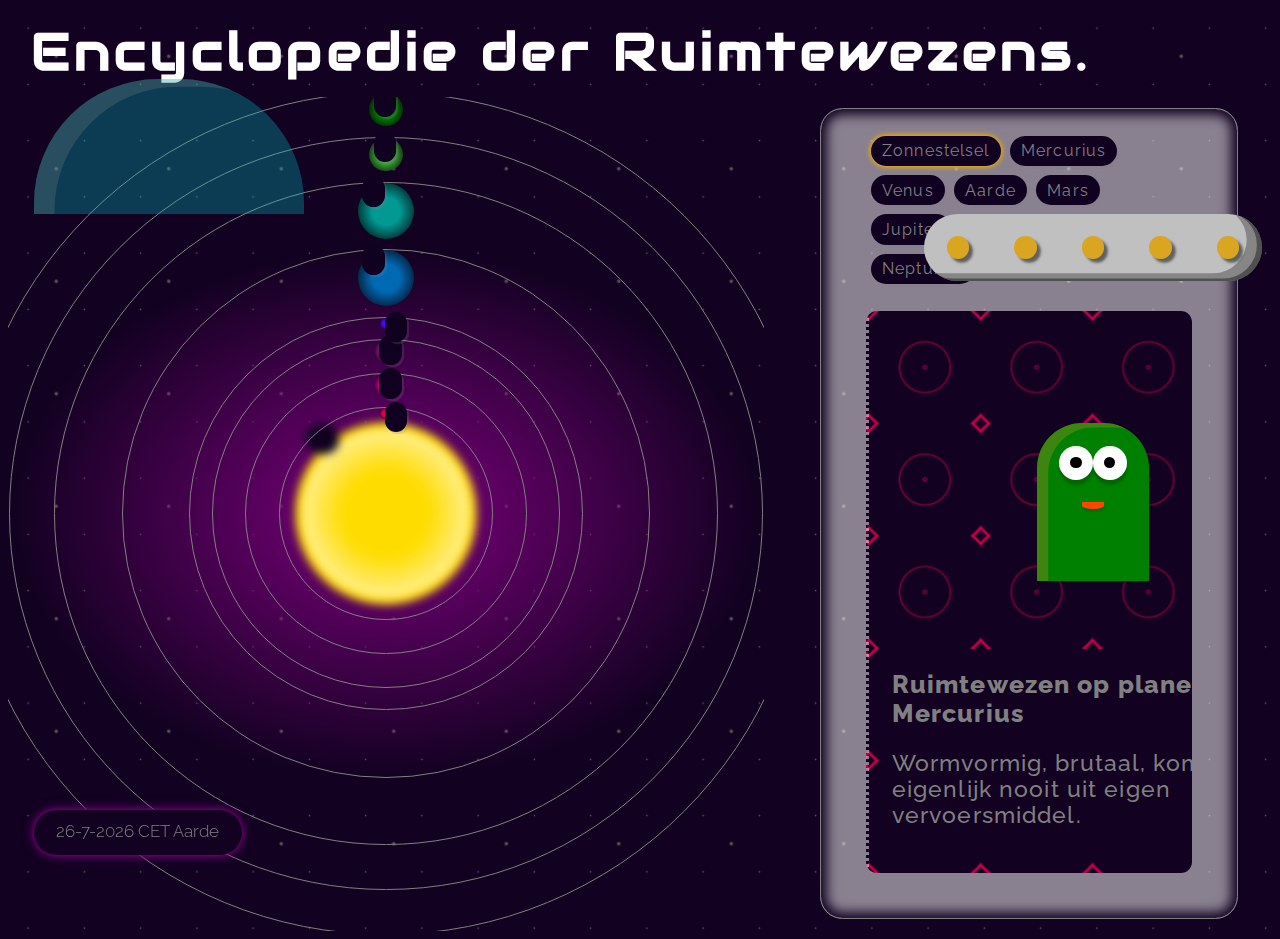
==== commit 6e384011: "Add files via upload" ====
--- a/index.html
+++ b/index.html
@@ -28,47 +28,47 @@
 <article class="container_zonnestelsel">  
 <ul class="zonnestelsel">
     <!-- Zon grootte:15-->
-    <li class="zon">
+    <li class="zon"><label for="zonnestelsel1">""</label>
     </li>
     
     <!-- Mercurius grootte:1-->
     <li class="planeet mercurius">
-        <div class="mercurius__planeet"></div>
+        <div class="mercurius__planeet"><label for="mercurius"></label></div>
     </li>
     
     <!-- Venus grootte:2-->
     <li class="planeet venus">
-        <div class="venus__planeet"></div>
+        <div class="venus__planeet"><label for="venus"></label></div>
     </li>
     
     <!-- Aarde grootte:2-->
     <li class="planeet aarde">
-        <div class="aarde__planeet"></div>
+        <div class="aarde__planeet"><label for="aarde"></label></div>
     </li>
     
     <!-- Mars grootte:1-->
     <li class="planeet mars">
-        <div class="mars__planeet"></div>
+        <div class="mars__planeet"><label for="mars"></label></div>
     </li>
     
     <!-- Jupiter grootte:5-->
     <li class="planeet jupiter">
-        <div class="jupiter__planeet"></div>
+        <div class="jupiter__planeet"><label for="jupiter"></label></div>
     </li>
     
     <!-- Saturnus grootte:5 NB: 2 ringen-->
     <li class="planeet saturnus">
-        <div class="saturnus__planeet"></div>
+        <div class="saturnus__planeet"><label for="saturnus"></label></div>
     </li>
     
     <!-- Uranus grootte:3-->
     <li class="planeet uranus">
-        <div class="uranus__planeet"></div>
+        <div class="uranus__planeet"><label for="uranus"></label></div>
     </li>
     
     <!-- Neptunus grootte:3-->
     <li class="planeet neptunus">
-        <div class="neptunus__planeet"></div>
+        <div class="neptunus__planeet"><label for="neptunus"></label></div>
     </li>
 </ul>      
 </article>  
@@ -76,6 +76,9 @@
 <aside>
     <!-- <h2>kies een planeet</h2>plek voor menu van planeten -->
     <nav class="planeten_menu">
+        <input type="radio" id="zonnestelsel1" name="planeten" checked>
+        <label for="zonnestelsel1">Zonnestelsel</label>
+
         <input type="radio" id="mercurius" name="planeten">
         <label for="mercurius">Mercurius</label>
       
@@ -129,43 +132,48 @@
         </li>
 
         <li class="mercurius">
-            <article class="rik">
-                <section class="hoofd2">
-                  <div class="oog2Links">
-                    <div class="pupil2Links"></div>
-                  </div>
-                  <div class="oog2Rechts">
-                     <div class="pupil2Rechts"></div>
-                  </div>
-                  <div class="mond2"></div>
-                </section>
-                <section class="body">
-                  <div class="been2Links">
-                    <div class="vlamLinks"></div>
-                  </div>
-                  <div class="been2Rechts"></div>
-                  <div class="vlamRechts"></div>
-                </section>
-            </article>
+            <article class="rwMercurius"> 
+                <section class="rwMercuriusBody">
+                  <div class="rwMercuriusoogLinks">
+                  <div class="rwMercuriuspupilLinks"></div>
+                  </div>
+                  <div class="rwMercuriusoogRechts">
+                  <div class="rwMercuriuspupilRechts"></div>
+                  </div>
+                  <div class="rwMercuriusmond"></div>
+                </section>
+             </article>
             <section class="beschrijving">
                 <h2>Ruimtewezen op planeet Mercurius</h2>
-                <p> Hard pantser, met raketjes aan de onderkant om snel weg te vliegen.</p>
+                <p> Wanneer het uit z'n vervoersmiddel gehaald wordt, wordt t wat sip.</p>
             </section>
         </li>
         
         <li class="venus">
-            <article></article>
+            <article class="ruimtewezenVenus1">
+                    <section class="rwVenusHoofd">
+                      <div class="rwVenusOogL"></div>
+                      <div class="rwVenusOogR"></div>
+                      <div class="rwVenusPupilL"></div>
+                      <div class="rwVenusPupilR"></div>
+                      <div class="rwVenusMond"></div>
+                    </section>
+                </article>
+
             <section class="beschrijving">
                 <h2>Ruimtewezen op planeet Venus</h2>
-                <p> helaas hier nog geen buitenaardsewezens gevonden</p>
+                <p>Beetje vergeetachtig, is over alles verbaasd.</p>
             </section>
         </li>
 
         <li class="aarde">
-            <article></article>
+            <article class="scannen" >
+                   <div class="lijn"></div>
+                   <div class="punt"></div>
+            </article>
             <section class="beschrijving">
                 <h2>Ruimtewezen op planeet Aarde</h2>
-                <p> helaas hier nog geen buitenaardsewezens gevonden</p>
+                <p>Scanning in process: nog geen buitenaardsewezens gevonden.</p>
             </section>
         </li>
 
@@ -195,34 +203,55 @@
         </li>
 
         <li class="jupiter">
-            <article></article>
+            <article class="scannen" >
+                <div class="lijn"></div>
+                <div class="punt"></div>
+         </article>
             <section class="beschrijving">
                 <h2>Ruimtewezen op planeet Jupiter</h2>
-                <p> helaas hier nog geen buitenaardsewezens gevonden</p>
+                <p>Scanning in process: nog geen buitenaardsewezens gevonden.</p>
             </section>
         </li>
 
         <li class="saturnus">
-            <article></article>
+            <article class="scannen" >
+                <div class="lijn"></div>
+                <div class="punt"></div>
+         </article>
             <section class="beschrijving">
                 <h2>Ruimtewezen op planeet Saturnus</h2>
-                <p> helaas hier nog geen buitenaardsewezens gevonden</p>
+                <p>Scanning in process: nog geen buitenaardsewezens gevonden.</p>
             </section>
         </li>
 
         <li class="uranus">
-            <article></article>
-            <section class="beschrijving">
-                <h2>Ruimtewezen op planeet Saturnus</h2>
-                <p> helaas hier nog geen buitenaardsewezens gevonden</p>
+            <article class="ruimtewezenUranus1">
+                <section class="rwUranusHoofd">
+                  <div class="rwUranusOogL"></div>
+                  <div class="rwUranusOogR"></div>
+                  <div class="rwUranusPupilL"></div>
+                  <div class="rwUranusPupilR"></div>
+                  <div class="rwUranusNeus"></div>
+                  <div class="rwUranusMond"></div>
+                  <div class="rwUranusBody"></div>
+                  <div class="rwUranusstaart"></div>
+                  <div class="ijsdruppel"></div>
+                <section>
+              </article>
+            <section class="beschrijving">
+                <h2>Ruimtewezen op planeet Uranus</h2>
+                <p> Vanwege de kou erg traag, altijd koude neus. </p>
             </section>
         </li>
 
         <li class="neptunus">
-            <article></article>
-            <section class="beschrijving">
-                <h2>Ruimtewezen op planeet Saturnus</h2>
-                <p> helaas hier nog geen buitenaardsewezens gevonden</p>
+            <article class="scannen" >
+                <div class="lijn"></div>
+                <div class="punt"></div>
+         </article>
+            <section class="beschrijving">
+                <h2>Ruimtewezen op planeet Neptunus</h2>
+                <p>Scanning in process: nog geen buitenaardsewezens gevonden.</p>
             </section>
         </li>
 
--- a/styles/style.css
+++ b/styles/style.css
@@ -9,34 +9,54 @@
 --zon-ster: radial-gradient(circle, rgba(218,165,32,0) 0%, rgba(255,220,0,1) 35%, rgba(255,254,254,1) 100%);
 
 --mercurius-color: #e50051;
---mercurius-planeet: radial-gradient(circle, rgba(229,0,140,1) 0%, rgba(229,0,140,1) 35%, rgba(0,0,0,.8) 95%, rgba(0,0,0,1) 100%);
+--mercurius-planeet: radial-gradient(circle, rgba(229,0,81,1) 0%, rgba(229,0,81,1) 35%, rgba(0,0,0,.8) 95%, rgba(0,0,0,1) 100%);
+--mercurius-behang:
+radial-gradient(circle at 50% 50%, rgba(255, 255, 255, 0) 0%, rgba(229,0,81, .5) 2%, rgba(255, 255, 255, 0) 4%, rgba(255, 255, 255, 0) 30%, rgba(229,0,81, .5) 32%, rgba(255, 255, 255, 0) 34%, rgba(255, 255, 255, 0) 90%, rgba(229,0,81, 1) 93%, rgba(238, 130, 238, 0) 96%);
 
 --venus-color: #e5008c;
 --venus-planeet: radial-gradient(circle, rgba(229,0,140,1) 0%, rgba(229,0,140,1) 35%, rgba(0,0,0,.8) 95%, rgba(0,0,0,1) 100%);
+--venus-behang:
+radial-gradient(circle at 50% 50%, rgba(255, 255, 255, 0) 0%, rgba(229,0,140, .5) 2%, rgba(255, 255, 255, 0) 4%, rgba(255, 255, 255, 0) 30%, rgba(229,0,140, .5) 32%, rgba(255, 255, 255, 0) 34%, rgba(255, 255, 255, 0) 90%, rgba(229,0,140, 1) 93%, rgba(238, 130, 238, 0) 96%);
+
 
 --aarde-color: #951b81;
 --aarde-planeet:radial-gradient(circle, rgba(149,27,129,1) 0%, rgba(149,27,129,1) 35%, rgba(0,0,0,.8) 95%, rgba(0,0,0,1) 100%);
+--aarde-behang:
+radial-gradient(circle at 50% 50%, rgba(255, 255, 255, 0) 0%, rgba(149,27,129, .5) 2%, rgba(255, 255, 255, 0) 4%, rgba(255, 255, 255, 0) 30%, rgba(149,27,129, .5) 32%, rgba(255, 255, 255, 0) 34%, rgba(255, 255, 255, 0) 90%, rgba(149,27,129, 1) 93%, rgba(238, 130, 238, 0) 96%);
+
 
 --mars-color: #4a09f7;
 --mars-planeet: radial-gradient(circle, rgba(74,9,247,1) 0%, rgba(74,9,247,1) 35%, rgba(0,0,0,.8) 95%, rgba(0,0,0,1) 100%);
+--mars-behang:
+radial-gradient(circle at 50% 50%, rgba(255, 255, 255, 0) 0%, rgba(74,9,247, .5) 2%, rgba(255, 255, 255, 0) 4%, rgba(255, 255, 255, 0) 30%, rgba(74,9,247, .5) 32%, rgba(255, 255, 255, 0) 34%, rgba(255, 255, 255, 0) 90%, rgba(74,9,247, 1) 93%, rgba(238, 130, 238, 0) 96%);
+
 
 --jupiter-color: #0069b4;
 --jupiter-planeet:radial-gradient(circle, rgba(0,105,180,1) 0%, rgba(0,105,180,1) 35%, rgba(0,0,0,.8) 95%, rgba(0,0,0,1) 100%);
+--jupiter-behang:
+radial-gradient(circle at 50% 50%, rgba(255, 255, 255, 0) 0%, rgba(0,105,180, .5) 2%, rgba(255, 255, 255, 0) 4%, rgba(255, 255, 255, 0) 30%, rgba(0,105,180, .5) 32%, rgba(255, 255, 255, 0) 34%, rgba(255, 255, 255, 0) 90%, rgba(0,105,180, 1) 93%, rgba(238, 130, 238, 0) 96%);
 
 --saturnus-color: #009a93;
 --saturnus-planeet: radial-gradient(circle, rgba(0,154,147,1) 0%, rgba(0,154,147,1) 35%, rgba(0,0,0,.8) 95%, rgba(0,0,0,1) 100%);
+--saturnus-behang:
+radial-gradient(circle at 50% 50%, rgba(255, 255, 255, 0) 0%, rgba(0,154,147, .5) 2%, rgba(255, 255, 255, 0) 4%, rgba(255, 255, 255, 0) 30%, rgba(0,154,147, .5) 32%, rgba(255, 255, 255, 0) 34%, rgba(255, 255, 255, 0) 90%, rgba(0,154,147, 1) 93%, rgba(238, 130, 238, 0) 96%);
 
 --uranus-color: #3aaa35;
 --uranus-planeet:radial-gradient(circle, rgba(58,170,53,1) 0%, rgba(58,170,53,1) 35%, rgba(0,0,0,.8) 95%, rgba(0,0,0,1) 100%);
+--uranus-behang:
+radial-gradient(circle at 50% 50%, rgba(255, 255, 255, 0) 0%, rgba(58,170,53, .5) 2%, rgba(255, 255, 255, 0) 4%, rgba(255, 255, 255, 0) 30%, rgba(58,170,53, .5) 32%, rgba(255, 255, 255, 0) 34%, rgba(255, 255, 255, 0) 90%, rgba(58,170,53, 1) 93%, rgba(238, 130, 238, 0) 96%);
 
 --neptunus-color: #008000;
 --neptunus-planeet:  radial-gradient(circle, rgba(0,128,0,1) 0%, rgba(0,128,0,1) 35%, rgba(0,0,0,.8) 95%, rgba(0,0,0,1) 100%);
+--neptunus-behang:
+radial-gradient(circle at 50% 50%, rgba(255, 255, 255, 0) 0%, rgba(0,128,0, .5) 2%, rgba(255, 255, 255, 0) 4%, rgba(255, 255, 255, 0) 30%, rgba(0,128,0, .5) 32%, rgba(255, 255, 255, 0) 34%, rgba(255, 255, 255, 0) 90%, rgba(0,128,0, 1) 93%, rgba(238, 130, 238, 0) 96%);
 
 --schaduw-gradient: radial-gradient(circle, rgba(0,0,0,0) 25%, rgba(0,0,0,.85) 35%, rgba(0,0,0,.85) 100%);
 --font-color: white;
 
 --galaxy-background: radial-gradient(ellipse at 50% 50%, rgba(125, 0, 125, 1) 0%, rgba(18, 1, 33, 0) 45%);
---sterren: radial-gradient(circle at 50% 50%, rgba(255, 248, 207, .2) 1%, rgba(0, 0, 0, 0) 3%, rgba(0, 0, 0, 0) 101%);
+--sterren: radial-gradient(circle at 50% 50%, rgba(255, 248, 207, .35) 1%, rgba(0, 0, 0, 0) 3%, rgba(0, 0, 0, 0) 101%);
+--sterren2: radial-gradient(circle at 50% 50%, rgba(255, 255, 255, 0) 0%, rgba(125, 0, 125, .5) 2%, rgba(255, 255, 255, 0) 4%, rgba(255, 255, 255, 0) 30%, rgba(125, 0, 125, .5) 32%, rgba(255, 255, 255, 0) 34%, rgba(255, 255, 255, 0) 90%, rgba(125, 0, 125, 1) 93%, rgba(238, 130, 238, 0) 96%);
 --encyclopedie-background: rgba(255,255,255,.5);
 
 --header-footer-background: #120121;
@@ -63,36 +83,49 @@
 }
 
 body {
-    background-color:var(--header-footer-background);
-    background-image: var(--sterren), var(--sterren);
+  background-color:var(--header-footer-background);
+ 
+  background-image: var(--sterren), var(--sterren);
+  background-size: 
+    calc(2.5*var(--standaardMaat)) calc(2.5*var(--standaardMaat)),
+    calc(5*var(--standaardMaat)) calc(5*var(--standaardMaat));
+    /* calc(10*var(--standaardMaat)) calc(10*var(--standaardMaat));   */
+    
+  background-position: 
+    calc(100*var(--standaardMaat)) calc(5*var(--standaardMaat)),
+    calc(20*var(--standaardMaat)) calc(50*var(--standaardMaat));
+    /* calc(250*var(--standaardMaat)) calc(100*var(--standaardMaat)); */
+  /* animation: sterren 250s alternate-reverse infinite; */
+}
+@keyframes sterren {
+  0%, 100% {
     background-size: 
     calc(2.5*var(--standaardMaat)) calc(2.5*var(--standaardMaat)),
     calc(5*var(--standaardMaat)) calc(5*var(--standaardMaat));
-    /* calc(10*var(--standaardMaat)) calc(10*var(--standaardMaat));   */
-    
-    background-position: 
-    calc(100*var(--standaardMaat)) calc(5*var(--standaardMaat)),
-    calc(20*var(--standaardMaat)) calc(50*var(--standaardMaat));
-    /* calc(50*var(--standaardMaat)) calc(100*var(--standaardMaat)); */
-
-}
-
-
-
+    /* calc(10*var(--standaardMaat)) calc(10*var(--standaardMaat)); */
+   }
+
+  50% {
+    background-size: 
+    calc(5*var(--standaardMaat)) calc(5*var(--standaardMaat)),
+    calc(10*var(--standaardMaat)) calc(10*var(--standaardMaat));
+    /* calc(10*var(--standaardMaat)) calc(10*var(--standaardMaat)); */
+  }
+}
 header{
-    font-size: calc(1.15* var(--standaardMaat)); 
-    text-align: left;
-    padding: calc(.5*var(--standaardMaat)) calc(1*var(--standaardMaat));
-    margin:0;
+  font-size: calc(1.15* var(--standaardMaat)); 
+  text-align: left;
+  padding: calc(.5*var(--standaardMaat)) calc(1*var(--standaardMaat));
+  margin:0;
 }
 
 h1 {
-    margin:0;
-
-    font-family:'Audiowide', cursive;
-    letter-spacing: calc(.1*var(--standaardMaat));
-
-    color: var(--font-color);
+  margin:0;
+
+  font-family:'Audiowide', cursive;
+  letter-spacing: calc(.1*var(--standaardMaat));
+
+  color: var(--font-color);
     /* text-shadow: 0 0 calc(.25*var(--standaardMaat)) grey; */
 }
 
@@ -102,28 +135,28 @@
 }
 
 footer {  
-    margin: 0;
-    position: fixed;
-    bottom: var(--standaardMaat);
-    left: calc(1.5*var(--standaardMaat));
-
-    color: var(--text-color-labels);
-    font-size: calc(.75*var(--standaardMaat));
-    font-weight: 300;
-    text-align:left;  
-
-    height: calc(2*var(--standaardMaat));
-    padding: calc(1*var(--standaardMaat));
-    margin: calc(1*var(--standaardMaat)) 0;
-
-    background-color: var(--header-footer-background);
-    border-radius: calc(1*var(--standaardMaat));
-    box-shadow: 
+  margin: 0;
+  position: fixed;
+  bottom: var(--standaardMaat);
+  left: calc(1.5*var(--standaardMaat));
+
+  color: var(--text-color-labels);
+  font-size: calc(.75*var(--standaardMaat));
+  font-weight: 300;
+  text-align:left;  
+
+  height: calc(2*var(--standaardMaat));
+  padding: calc(1*var(--standaardMaat));
+  margin: calc(1*var(--standaardMaat)) 0;
+
+  background-color: var(--header-footer-background);
+  border-radius: calc(1*var(--standaardMaat));
+  box-shadow: 
     0 0 calc(.25*var(--standaardMaat)) var(--footer-glow),
     0 0 calc(.5*var(--standaardMaat)) var(--footer-glow);
     /* 0 0 calc(.85*var(--standaardMaat)) var(--footer-glow),
     0 0 calc(1.25*var(--standaardMaat)) var(--footer-glow); */
-    transform-style: preserve-3d;
+  transform-style: preserve-3d;
 }
 time {
   position: relative;
@@ -136,97 +169,93 @@
 }
 
 main {
-    display: flex;
-    flex-wrap: wrap;
-    justify-content: center;
-    gap: calc(1*var(--standaardMaat));
-    margin:0;
-   
-}
-
-/* .anders {
-  border: 5px solid hotpink;
-} */
+  display: flex;
+  flex-wrap: wrap;
+  justify-content: center;
+  gap: calc(1*var(--standaardMaat));
+  margin:0;
+   
+}
+
 
 /*** PLANETEN STELSEL ***/
 article.container_zonnestelsel {
-    flex:2 45em;
-    min-height: calc(15*var(--standaardMaat));
-    display: flex;
-    justify-content: center;
-    align-items: center;
-    position: relative;
-
-    /* background-color: var(--font-color); */
-    background-image: var(--galaxy-background);   
-    background-size: 155% 100%;
-    background-position: center;
-    overflow-x: hidden;
+  flex:2 45em;
+  min-height: calc(15*var(--standaardMaat));
+  display: flex;
+  justify-content: center;
+  align-items: center;
+  position: relative;
+
+  background-image: var(--galaxy-background);   
+  background-size: 155% 100%;
+  background-position: center;
+  overflow-x: hidden;
 }
 
 ul.zonnestelsel {
-    list-style: none;  
-    margin:0;
-    padding: 0;
-    border: 0;
-
-    transform-style: preserve-3d; 
+  list-style: none;  
+  margin:0;
+  padding: 0;
+  border: 0;
+
+  transform-style: preserve-3d; 
 }
 
 .zon {
-    position: absolute;
-    display: block;
-    top:calc((100% - 7.5 * var(--standaardMaat)) /2); 
-    left:calc((100% - 7.5 * var(--standaardMaat)) /2);
+  position: absolute;
+  display: block;
+  top:calc((100% - 7.5 * var(--standaardMaat)) /2); 
+  left:calc((100% - 7.5 * var(--standaardMaat)) /2);
         
-    width: calc(7.5*var(--standaardMaat));
-    height: calc(7.5*var(--standaardMaat));
-    
-    border-radius: 50%;
-    box-shadow: 0 0 calc(.1* var(--standaardMaat)) calc(0.3* var(--standaardMaat)) var(--zon-color)rod;
-
-    background-color: var(--zon-color);
-    background-image: var(--zon-ster);
-    filter: blur(calc(.2 *var(--standaardMaat))); 
-
-    transform-style: preserve-3d;   
+  width: calc(7.5*var(--standaardMaat));
+  height: calc(7.5*var(--standaardMaat));
+    
+  border-radius: 50%;
+  box-shadow: 0 0 calc(.1* var(--standaardMaat)) calc(0.3* var(--standaardMaat)) var(--zon-color);
+
+  background-color: var(--zon-color);
+  background-image: var(--zon-ster);
+  filter: blur(calc(.2 *var(--standaardMaat))); 
+
+  transform-style: preserve-3d;   
 }
 
 /*cirkel voor pad-orbit om zon*/
 .planeet {
-    position: absolute;
-    
-    display:flex;
-    justify-content: center;
-    
-    top:calc((100% - var(--maat)) /2);
-    left:calc((100% - var(--maat)) /2);
-    
-    width: var(--maat);
-    height: var(--maat);
-    border: calc(var(--standaardMaat) * 0.08) grey solid;
-    margin: 0;
-    padding: 0;
-    border-radius: 50%;
-
-    transform-style: preserve-3d;
-
-    animation: draaien calc(var(--orbit-time) * var(--tempo)) linear infinite;
+  position: absolute;
+    
+  display:flex;
+  justify-content: center;
+    
+  top:calc((100% - var(--maat)) /2);
+  left:calc((100% - var(--maat)) /2);
+    
+  width: var(--maat);
+  height: var(--maat);
+  border: calc(var(--standaardMaat) * 0.08) grey solid;
+  border-radius: 50%;
+  margin: 0;
+  padding: 0;
+
+  transform-style: preserve-3d;
+
+  animation: draaien calc(var(--orbit-time) * var(--tempo)) linear infinite;
 }
 
 /* planeten bovenkant boven houden en schaduw*/
 div[class$="planeet"] {
-    border-radius: 50%;
-
-    position:absolute;
-    display: block;
-
-    transform-style: preserve-3d;
-    animation: schaduw var(--orbit-time) linear infinite,
+  position:absolute;
+  display: block;
+
+  border-radius: 50%;
+
+  transform-style: preserve-3d;
+  animation: schaduw var(--orbit-time) linear infinite,
     oporbit var(--orbit-time) linear infinite;
 
-    background-size: 500% 500%, auto auto;
-    background-position:center, center;
+  background-size: 500% 500%, auto auto;
+  background-position:center, center;
 }
 
 /* naam bij planeten
@@ -415,13 +444,14 @@
     padding: var(--standaardMaat) calc(2*var(--standaardMaat));
     min-height: calc(10*var(--standaardMaat));
     border-radius: calc(1*var(--standaardMaat));
+
     border: solid calc(.01*var(--standaardMaat)) grey;
-    box-shadow:inset 0 0 calc(.5*var(--standaardMaat)) calc(.25*var(--standaardMaat)) rgba(17,1,33,1);
+    box-shadow:
+    inset 0 0 calc(.5*var(--standaardMaat)) calc(.25*var(--standaardMaat)) rgba(17,1,33,1);
 /* LET OP NOG variable maken van kleur box-shadow */
-    font-size: calc(.9*var(--standaardMaat));
-    font-weight: 400;
+
     letter-spacing: calc(.05*var(--standaardMaat));
-      color: var(--text-color-labels);
+    color: var(--text-color-labels);
 
     margin: calc(.5*var(--standaardMaat)) calc(1.5*var(--standaardMaat));
     overflow: auto;
@@ -561,14 +591,25 @@
 
     border-radius: calc(.5*var(--standaardMaat));
     background-color: var(--header-footer-background);
+
     margin: calc(1*var(--standaardMaat)) 0;
     padding: 0;
+
+    /* box-shadow:
+    inset 0 0 calc(.1*var(--standaardMaat)) calc(.02*var(--standaardMaat)) var(--footer-glow),
+    inset 0 0 calc(.5*var(--standaardMaat)) calc(.05*var(--standaardMaat)) var(--footer-glow); */
+
 }
 
 ul.aliens li {
     height: calc(25 * var(--standaardMaat));
     min-width: calc(20 * var(--standaardMaat));
     padding: calc(1*var(--standaardMaat));
+
+    /* background-image: var(--sterren2);
+    background-size: calc(5*var(--standaardMaat)) calc(5*var(--standaardMaat));
+    background-repeat: round; */
+
     display: flex;
     flex-grow: 1;
     flex-direction: column;
@@ -623,8 +664,50 @@
     display:none;
   }
 
-
-
+ul.aliens li.mercurius {
+  background-image: var(--mercurius-behang);
+  background-size: calc(5*var(--standaardMaat)) calc(5*var(--standaardMaat));
+  background-repeat: round;
+}
+ul.aliens li.venus {
+  background-image: var(--venus-behang);
+  background-size: calc(5*var(--standaardMaat)) calc(5*var(--standaardMaat));
+  background-repeat: round;
+}
+ul.aliens li.aarde {
+  background-image: var(--aarde-behang);
+  background-size: calc(5*var(--standaardMaat)) calc(5*var(--standaardMaat));
+  background-repeat: round;
+}
+ul.aliens li.mars {
+  background-image: var(--mars-behang);
+  background-size: calc(5*var(--standaardMaat)) calc(5*var(--standaardMaat));
+  background-repeat: round;
+}
+ul.aliens li.jupiter {
+  background-image: var(--jupiter-behang);
+  background-size: calc(5*var(--standaardMaat)) calc(5*var(--standaardMaat));
+  background-repeat: round;
+}
+ul.aliens li.saturnus {
+  background-image: var(--saturnus-behang);
+  background-size: calc(5*var(--standaardMaat)) calc(5*var(--standaardMaat));
+  background-repeat: round;
+}
+ul.aliens li.uranus {
+  background-image: var(--uranus-behang);
+  background-size: calc(5*var(--standaardMaat)) calc(5*var(--standaardMaat));
+  background-repeat: round;
+}
+ul.aliens li.neptunus {
+  background-image: var(--neptunus-behang);
+  background-size: calc(5*var(--standaardMaat)) calc(5*var(--standaardMaat));
+  background-repeat: round;
+}
+
+.beschrijving {
+  background-color: var(--header-footer-background);
+}
 /**********************************************
 Ruimtewezen 1
 ***********************************************/
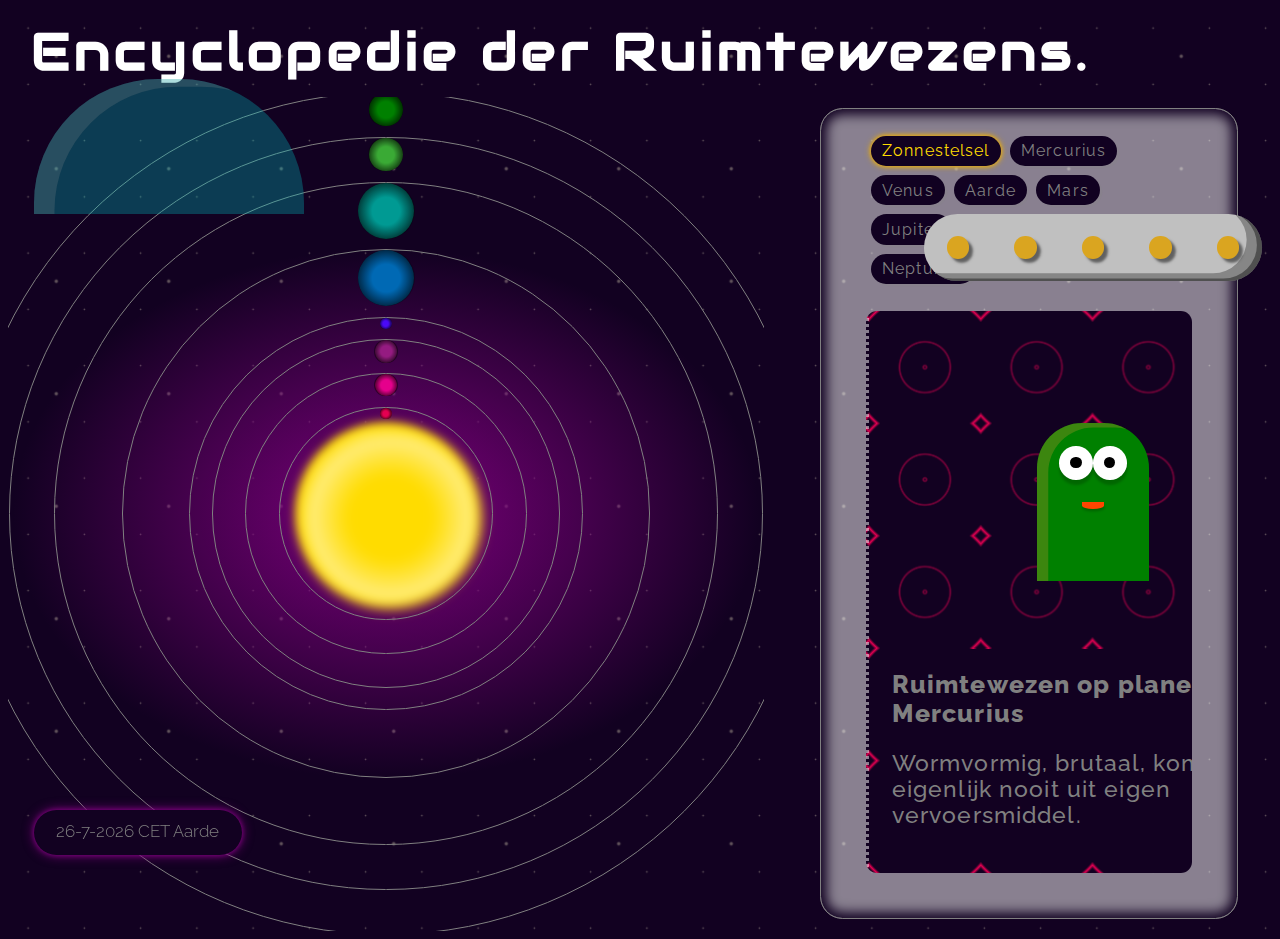
==== commit 380b8aa6: "Add files via upload" ====
--- a/index.html
+++ b/index.html
@@ -173,7 +173,7 @@
             </article>
             <section class="beschrijving">
                 <h2>Ruimtewezen op planeet Aarde</h2>
-                <p>Scanning in process: nog geen buitenaardsewezens gevonden.</p>
+                <p>Scanning in process: nog geen ruimtewezens gevonden.</p>
             </section>
         </li>
 
@@ -209,7 +209,7 @@
          </article>
             <section class="beschrijving">
                 <h2>Ruimtewezen op planeet Jupiter</h2>
-                <p>Scanning in process: nog geen buitenaardsewezens gevonden.</p>
+                <p>Scanning in process: nog geen ruimtewezens gevonden.</p>
             </section>
         </li>
 
@@ -220,7 +220,7 @@
          </article>
             <section class="beschrijving">
                 <h2>Ruimtewezen op planeet Saturnus</h2>
-                <p>Scanning in process: nog geen buitenaardsewezens gevonden.</p>
+                <p>Scanning in process: nog geen ruimtewezens gevonden.</p>
             </section>
         </li>
 
@@ -251,7 +251,7 @@
          </article>
             <section class="beschrijving">
                 <h2>Ruimtewezen op planeet Neptunus</h2>
-                <p>Scanning in process: nog geen buitenaardsewezens gevonden.</p>
+                <p>Scanning in process: nog geen ruimtewezens gevonden.</p>
             </section>
         </li>
 
--- a/styles/style.css
+++ b/styles/style.css
@@ -69,7 +69,7 @@
 --labels-color-focus: whitesmoke;
 --labels-licht: goldenrod;
 
-/* text */
+/*** text ***/
 --text-color-labels: grey;
 --text-color-labels-checked: white;
 --text-color-label-hover: black;
@@ -94,24 +94,8 @@
   background-position: 
     calc(100*var(--standaardMaat)) calc(5*var(--standaardMaat)),
     calc(20*var(--standaardMaat)) calc(50*var(--standaardMaat));
-    /* calc(250*var(--standaardMaat)) calc(100*var(--standaardMaat)); */
-  /* animation: sterren 250s alternate-reverse infinite; */
-}
-@keyframes sterren {
-  0%, 100% {
-    background-size: 
-    calc(2.5*var(--standaardMaat)) calc(2.5*var(--standaardMaat)),
-    calc(5*var(--standaardMaat)) calc(5*var(--standaardMaat));
-    /* calc(10*var(--standaardMaat)) calc(10*var(--standaardMaat)); */
-   }
-
-  50% {
-    background-size: 
-    calc(5*var(--standaardMaat)) calc(5*var(--standaardMaat)),
-    calc(10*var(--standaardMaat)) calc(10*var(--standaardMaat));
-    /* calc(10*var(--standaardMaat)) calc(10*var(--standaardMaat)); */
-  }
-}
+}
+
 header{
   font-size: calc(1.15* var(--standaardMaat)); 
   text-align: left;
@@ -124,9 +108,7 @@
 
   font-family:'Audiowide', cursive;
   letter-spacing: calc(.1*var(--standaardMaat));
-
   color: var(--font-color);
-    /* text-shadow: 0 0 calc(.25*var(--standaardMaat)) grey; */
 }
 
 h2 {
@@ -160,8 +142,10 @@
 }
 time {
   position: relative;
-  top: calc(-.5*var(--standaardMaat));
-  padding: calc(.5*var(--standaardMaat)) 0;
+  display:block;
+  transform-origin: center center;
+  top: calc(-1*var(--standaardMaat));
+  margin: calc(.5*var(--standaardMaat)) 0;
 }
 abbr {
   text-decoration: none;
@@ -202,7 +186,7 @@
   transform-style: preserve-3d; 
 }
 
-.zon {
+.zon, li.zon > label {
   position: absolute;
   display: block;
   top:calc((100% - 7.5 * var(--standaardMaat)) /2); 
@@ -221,7 +205,7 @@
   transform-style: preserve-3d;   
 }
 
-/*cirkel voor pad-orbit om zon*/
+/*** cirkel voor pad-orbit om zon ***/
 .planeet {
   position: absolute;
     
@@ -243,8 +227,27 @@
   animation: draaien calc(var(--orbit-time) * var(--tempo)) linear infinite;
 }
 
-/* planeten bovenkant boven houden en schaduw*/
-div[class$="planeet"] {
+/*** labels planeten rechtzetten ***/
+div[class$="planeet"] > label{
+  margin: 0;
+  padding: 0;
+  position:absolute;
+  display: block;
+  
+  border-radius: 50%;
+  transform-style: preserve-3d;
+  transform: rotatey(180deg) translatez(calc(.2*var(--standaardMaat))); 
+  box-shadow: none;
+ 
+}
+
+/*** labels planeten hover ***/
+div[class$="planeet"] > label:hover {
+  box-shadow: 0 0 calc(1*var(--standaardMaat)) calc(.5*var(--standaardMaat)) var(--zon-color);
+}
+
+/*** planeten bovenkant boven houden en schaduw ***/
+div[class$="planeet"]{
   position:absolute;
   display: block;
 
@@ -257,23 +260,13 @@
   background-size: 500% 500%, auto auto;
   background-position:center, center;
 }
-
-/* naam bij planeten
-div[class$="planeet"]::before {
-    content:var(--planeetNaam);
-    color:white;
-    padding:calc(var(--hoogte) * 1.5);
-    font-family: 'Courier New', Courier, monospace;
-    font-size: var(--hoogte);
-} */
-
 .mercurius {
     --maat:calc(9.5*var(--standaardMaat));
     --orbit-time:3s;
 }
 
-/* bolletje voor planeet*/
-.mercurius__planeet {
+/*** bolletje voor planeet ***/
+.mercurius__planeet, div.mercurius__planeet > label {
     --planeetNaam:"Mercurius";
     --hoogte:calc(.5*var(--standaardMaat));
     
@@ -281,91 +274,77 @@
     width:var(--hoogte);
     background:var(--schaduw-gradient), var(--mercurius-planeet);
 }
-
 .venus {
     --maat:calc(12.5*var(--standaardMaat));
     --orbit-time:3s;
 }
-
-.venus__planeet {
+.venus__planeet, div.venus__planeet > label {
     --planeetNaam:"Venus";
     --hoogte: var(--standaardMaat);
     height: var(--hoogte);
     width: var(--hoogte);
     background: var(--schaduw-gradient), var(--venus-planeet);
 }
-
 .aarde {
     --maat:calc(15.5*var(--standaardMaat));
     --orbit-time:10s;
 }
-
-.aarde__planeet {
+.aarde__planeet, div.aarde__planeet > label {
     --planeetNaam:"Aarde";
     --hoogte: var(--standaardMaat);
     height: var(--hoogte);
     width: var(--hoogte);
     background: var(--schaduw-gradient), var(--aarde-planeet);
 }
-
 .mars {
     --maat:calc(17.5*var(--standaardMaat));
     --orbit-time:1s;
 }
-
-.mars__planeet {
+.mars__planeet, div.mars__planeet > label {
     --planeetNaam:"Mars";
     --hoogte: calc(.5*var(--standaardMaat));
     height: var(--hoogte);
     width: var(--hoogte);
     background: var(--schaduw-gradient), var(--mars-planeet);
 }
-
 .jupiter {
     --maat:calc(23.5*var(--standaardMaat));
     --orbit-time:30s;
 }
-
-.jupiter__planeet {
+.jupiter__planeet, div.jupiter__planeet > label {
     --planeetNaam:"Jupiter";
     --hoogte: calc(2.5*var(--standaardMaat));
     height:var(--hoogte);
     width:var(--hoogte);
     background: var(--schaduw-gradient), var(--jupiter-planeet);
 }
-
 .saturnus {
     --maat:calc(29.5*var(--standaardMaat));
     --orbit-time:50s;
 }
-
-.saturnus__planeet{
+.saturnus__planeet, div.saturnus__planeet > label {
     --planeetNaam:"Saturnus";
     --hoogte: calc(2.5*var(--standaardMaat));
     width:var(--hoogte);
     height:var(--hoogte);
     background: var(--schaduw-gradient), var(--saturnus-planeet);    
 }
-
 .uranus {
     --maat:calc(33.5*var(--standaardMaat));
     --orbit-time:90s;
 }
-
-.uranus__planeet{
+.uranus__planeet, div.uranus__planeet > label{
     --planeetNaam:"Uranus";
     --hoogte: calc(1.5*var(--standaardMaat));
     width: var(--hoogte);
     height: var(--hoogte);
     background: var(--schaduw-gradient), var(--uranus-planeet);
 }
-
 .neptunus {
     --maat:calc(37.5*var(--standaardMaat));
     --orbit-time:9s;
 }
-
-.neptunus__planeet {
+.neptunus__planeet, div.neptunus__planeet > label {
     --planeetNaam:"Neptunus";
     --hoogte: calc(1.5*var(--standaardMaat));
     width: var(--hoogte);
@@ -373,7 +352,6 @@
     background-image: var(--schaduw-gradient), var(--neptunus-planeet);  
 }
 
-
 @keyframes draaien {
     0% {
     transform: rotateX(75deg) rotateZ(0deg); }
@@ -448,7 +426,6 @@
     border: solid calc(.01*var(--standaardMaat)) grey;
     box-shadow:
     inset 0 0 calc(.5*var(--standaardMaat)) calc(.25*var(--standaardMaat)) rgba(17,1,33,1);
-/* LET OP NOG variable maken van kleur box-shadow */
 
     letter-spacing: calc(.05*var(--standaardMaat));
     color: var(--text-color-labels);
@@ -490,10 +467,14 @@
     background-color: var(--labels-color);     
     box-shadow: calc(.1*var(--standaardMaat)) calc(.1*var(--standaardMaat)) var(--label-shadow);
   }
- input[type="radio"]:focus + label {
+  /*** FOCUS ***/
+input[type="radio"]:focus + label {
     color: var(--labels-color-focus);
   }
-  input[id="mercurius"]:focus + label {
+input[id="zonnestelsel1"]:focus + label {
+    background-color: var(--zon-color);
+  }
+input[id="mercurius"]:focus + label {
     background-color: var(--mercurius-color);
   }
   input[id="venus"]:focus + label {
@@ -518,10 +499,14 @@
     background-color: var(--neptunus-color);
   }
   
+  /*** HOVER ***/
   input[type="radio"]:hover + label{
     background-color: var(--labels-color);
     box-shadow: 0 0;
   }
+  input[id="zonnestelsel1"]:hover + label {
+    color: var(--zon-color);
+  }
   input[id="mercurius"]:hover + label {
     color: var(--mercurius-color);
   }
@@ -547,6 +532,8 @@
     color: var(--neptunus-color);
   }
 
+
+  /*** CHECKED ***/
   input[type="radio"]:checked + label{
     background-color: var(--labels-color);
     box-shadow: 
@@ -554,7 +541,9 @@
     0 0 calc(.25 * var(--standaardMaat)) var(--labels-licht),
     0 0 calc(.35 * var(--standaardMaat)) var(--labels-licht);
   }
-
+  input[id="zonnestelsel1"]:checked + label {
+    color: var(--zon-color);
+  }
   input[id="mercurius"]:checked + label {
     color: var(--mercurius-color);
   }
@@ -600,15 +589,10 @@
     inset 0 0 calc(.5*var(--standaardMaat)) calc(.05*var(--standaardMaat)) var(--footer-glow); */
 
 }
-
 ul.aliens li {
     height: calc(25 * var(--standaardMaat));
     min-width: calc(20 * var(--standaardMaat));
     padding: calc(1*var(--standaardMaat));
-
-    /* background-image: var(--sterren2);
-    background-size: calc(5*var(--standaardMaat)) calc(5*var(--standaardMaat));
-    background-repeat: round; */
 
     display: flex;
     flex-grow: 1;
@@ -616,51 +600,47 @@
     align-items: center;
     justify-content: center;
 
+    overflow: hidden;
+
     border-left: calc(.15*var(--standaardMaat)) dotted var(--encyclopedie-background);
 }
-
 ul.aliens p {
   font-size: calc(1*var(--standaardMaat));
   color: var(--text-color-labels);
   font-weight: 500;
 }
-
 ul.aliens article {
   height: calc(15 * var(--standaardMaat));
 }
 section.beschrijving {
   flex-grow: 1;
 }
+.beschrijving {
+  background-color: var(--header-footer-background);
+}
 
 ul.mercurius li:not(.mercurius) {
     display:none;
   }
-  
-  ul.venus li:not(.venus) {
+ul.venus li:not(.venus) {
     display:none;
   }
-  
-  ul.aarde li:not(.aarde) {
+ul.aarde li:not(.aarde) {
     display:none;
   }
-  
-  ul.mars li:not(.mars) {
+ul.mars li:not(.mars) {
     display:none;
   }
-  
-  ul.jupiter li:not(.jupiter) {
+ul.jupiter li:not(.jupiter) {
     display:none;
   }
-  
-  ul.saturnus li:not(.saturnus) {
+ul.saturnus li:not(.saturnus) {
     display:none;
   }
-  
-  ul.uranus li:not(.uranus) {
+ul.uranus li:not(.uranus) {
     display:none;
   }
-  
-  ul.neptunus li:not(.neptunus) {
+ul.neptunus li:not(.neptunus) {
     display:none;
   }
 
@@ -705,9 +685,7 @@
   background-repeat: round;
 }
 
-.beschrijving {
-  background-color: var(--header-footer-background);
-}
+
 /**********************************************
 Ruimtewezen 1
 ***********************************************/
@@ -908,12 +886,195 @@
    }
 
    @keyframes opendicht{
-    /* 0% {
-      transform: rotatez(0deg);
-    } */
     100%{ 
       transform: rotatez(-90deg);
     }
+}
+/*** RUIMTEWEZEN MERCURIUS UIT SCHIP ***/
+.rwMercurius {
+  position: relative;
+     
+  top: calc(-1*var(--standaardMaat));
+  left: calc(-5*var(--standaardMaat));
+  
+  animation: zweven 2s ease-in-out infinite;
+ 
+}
+.rwMercuriusBody {
+    position: relative;
+     
+   top: calc(4*var(--standaardMaat));
+   left: calc(5*var(--standaardMaat));
+     
+   width: calc(5*var(--standaardMaat));
+   height: calc(9*var(--standaardMaat));
+   border-radius: calc(2*var(--standaardMaat)) calc(2*var(--standaardMaat)) calc(.5*var(--standaardMaat)) calc(.5*var(--standaardMaat));
+     
+   background-color: green;
+   box-shadow: inset calc(.5*var(--standaardMaat)) calc(.2*var(--standaardMaat)) rgba(200, 150, 50, 0.3);
+}
+
+div[class^="rwMercuriusoog"]  {
+  width: calc(1.5*var(--standaardMaat));
+     height: calc(1.5*var(--standaardMaat));
+     border-radius: 50%;
+     background-color: white;
+     box-shadow: 0.02vw .4vw .2vw 0 rgba(0, 0, 0, .2);
+}
+
+.rwMercuriusoogLinks {
+   position: relative;
+     top: var(--standaardMaat);
+     left: var(--standaardMaat);
+}
+
+.rwMercuriusoogRechts {
+    position: absolute;  
+     top: var(--standaardMaat);
+     left: calc(2.5*var(--standaardMaat));
+}
+
+div[class^="rwMercuriuspupil"] {
+    width: calc(.5*var(--standaardMaat));
+     height: calc(.5*var(--standaardMaat));
+     border-radius: 50%;
+     
+     background-color: black;
+}
+
+.rwMercuriuspupilLinks {
+     position: relative;
+     top: calc(.5*var(--standaardMaat));
+     left: calc(.5*var(--standaardMaat));
+}
+
+.rwMercuriuspupilRechts {
+  position: relative;
+     top: calc(.5*var(--standaardMaat));
+     left: calc(.5*var(--standaardMaat));
+  
+}
+
+.rwMercuriusmond {
+  position: relative;
+     
+     top: calc(2*var(--standaardMaat));
+     left: calc(2*var(--standaardMaat));
+     width: var(--standaardMaat);
+     height: calc(.3*var(--standaardMaat));
+     border-radius: 50% 50% 0 0;
+     
+     background-color: orangered;
+     box-shadow: 0.02vw .2vw .2vw 0 rgba(0, 0, 0, .2);
+     }
+
+/*** RUIMTEWEZEN VENUS ***/
+.rwVenusHoofd {
+  position: relative;
+  top: calc(3*var(--standaardMaat));
+  height: calc(5*var(--standaardMaat));
+  width: calc(5*var(--standaardMaat));
+  
+  border-radius: 50% 50%;
+  transform-origin: right;
+  background-color: var(--venus-color);
+  animation: venus1 5s linear infinite;
+}
+@keyframes venus1{
+  33% {
+    transform: translatex(calc(-6*var(--standaardMaat)));
+  }
+  66% {
+    transform: translatex(calc(6*var(--standaardMaat)));
+  }
+}
+.rwVenusOogL{
+  position: relative;
+
+  left: calc(.5*var(--standaardMaat));
+  height: calc(2*var(--standaardMaat));
+  width: calc(2*var(--standaardMaat));
+  
+  border-radius: 50% 50%;
+  background-color: white;
+}
+
+.rwVenusOogR{
+  position: relative;
+  top: calc(-2*var(--standaardMaat));
+  left: calc(2.5*var(--standaardMaat));
+  
+  height: calc(2*var(--standaardMaat));
+  width: calc(2*var(--standaardMaat));
+  
+  border-radius: 50% 50%;
+  background-color: white;
+}
+
+.rwVenusPupilR {
+  position: relative;
+  top: calc(-3.5*var(--standaardMaat));
+  left: calc(1.5*var(--standaardMaat));
+  
+  height: calc(.5*var(--standaardMaat));
+  width: calc(.5*var(--standaardMaat));
+  
+  border-radius: 50% 50%;
+  background-color: black;
+  animation: verbaasd .3s alternate infinite;
+}
+
+
+.rwVenusPupilL {
+  position: relative;
+  top: calc(-3*var(--standaardMaat));
+  left: calc(3*var(--standaardMaat));
+  
+  height: calc(.5*var(--standaardMaat));
+  width: calc(.5*var(--standaardMaat));
+  
+  border-radius: 50% 50%;
+  background-color: black;
+  animation: verbaasd .3s alternate infinite;
+}
+
+.rwVenusMond {
+   position: relative;
+  top: calc(-2*var(--standaardMaat));
+  left: calc(1*var(--standaardMaat));
+  
+  height: calc(.05*var(--standaardMaat));
+  width: calc(3*var(--standaardMaat));
+  border-radius: calc(.5*var(--standaardMaat));
+  background-color: orangered;
+  animation: ohoh 2s alternate infinite;
+}
+
+@keyframes ohoh {
+  5% {
+    transform: translatex(calc(.8*var(--standaardMaat))) translatey(calc(-.5*var(--standaardMaat)));
+    height: calc(1.5*var(--standaardMaat));
+    width: calc(1.5*var(--standaardMaat));
+    
+    border-radius: 50% 50%;
+  }
+  100% {
+    transform: translatex(calc(.8*var(--standaardMaat))) translatey(calc(-.5*var(--standaardMaat)));
+    height: calc(1.5*var(--standaardMaat));
+    width: calc(1.5*var(--standaardMaat));
+    
+    border-radius: 50% 50%;
+  }
+}
+
+@keyframes verbaasd {
+  25% {
+    transform: scale(2);
+  }
+  100% {
+    transform: scale(2);
+  }
+
 }
 
 /**********************************************
@@ -925,7 +1086,7 @@
     height: calc(12.5*var(--standaardMaat));
     } 
     
-li.alien_mars:hover article.rik{
+li.mars:hover article.rik{
       animation: disappear .3s linear;
       animation-fill-mode: forwards;
     }
@@ -999,6 +1160,7 @@
       
       background-color: orangered;
     }
+
     .body {
       position: relative;
       top: calc(.75*var(--standaardMaat));
@@ -1091,8 +1253,6 @@
         filter: blur(1.25em) opacity(20%);
       }
     }
-
-    /* (calc(1.25*var(--standaardMaat))) */
     @keyframes trillen {
       0%, 12%, 16%, 20%, 24%, 90%, 94%, 98%, 100%{
         transform: translatex(0);
@@ -1104,10 +1264,185 @@
         transform: translatex(calc(-.25*var(--standaardMaat)));
       }
     }
-
     @keyframes disappear {
        100% {
         filter:opacity(25%);
         transform:translate(-50%) scale(0.1);
         }
-    }+    }
+
+    /*** RUIMTEWEZEN URANUS ***/
+
+  .rwUranusHoofd {
+      position: relative;
+      left: calc(5*var(--standaardMaat));
+      
+      height: calc(15*var(--standaardMaat));
+      width: calc(2.5*var(--standaardMaat));
+      
+      border-radius: calc(2*var(--standaardMaat));
+      
+      background-color: var(--uranus-color);
+      animation:kruipen 25s alternate infinite;
+      box-shadow: inset calc(-.2*var(--standaardMaat)) calc(.1*var(--standaardMaat)) rgba(19, 22, 20, 0.6);
+    }
+    
+  .rwUranusOogL{
+      position: relative;
+    
+      left: calc(-1*var(--standaardMaat));
+      height: calc(2*var(--standaardMaat));
+      width: calc(2*var(--standaardMaat));
+      
+      border-radius: 50% 50%;
+      background-color: white;
+    }
+    
+  .rwUranusOogR{
+      position: relative;
+      top: calc(-2*var(--standaardMaat));
+      left: calc(1.5*var(--standaardMaat));
+      
+      height: calc(2*var(--standaardMaat));
+      width: calc(2*var(--standaardMaat));
+      
+      border-radius: 50% 50%;
+      background-color: white;
+    }
+    
+  .rwUranusPupilR {
+      position: relative;
+      top: calc(-3.5*var(--standaardMaat));
+      left: calc(-.5*var(--standaardMaat));
+      
+      height: calc(.5*var(--standaardMaat));
+      width: calc(.5*var(--standaardMaat));
+      
+      border-radius: 50% 50%;
+      background-color: black;
+    }
+    
+  .rwUranusPupilL {
+      position: relative;
+      top: calc(-3*var(--standaardMaat));
+      left: calc(2.5*var(--standaardMaat));
+      
+      height: calc(.5*var(--standaardMaat));
+      width: calc(.5*var(--standaardMaat));
+      
+      border-radius: 50% 50%;
+      background-color: black;
+    }
+    
+  .rwUranusNeus {
+      position: relative;
+      top: calc(-3*var(--standaardMaat));
+      left: calc(1*var(--standaardMaat));
+      
+      height: calc(1*var(--standaardMaat));
+      width: calc(1*var(--standaardMaat));
+        
+      border-radius: 50% 50%;
+      background-color: orangered;
+    }
+
+  .rwUranusMond {
+    position: relative;
+    top: calc(-2*var(--standaardMaat));
+    left: calc(1*var(--standaardMaat));
+    
+    height: calc(.3*var(--standaardMaat));
+    width: calc(1*var(--standaardMaat));
+      
+    border-radius: 50% 50%;
+    background-color: black;
+  }  
+    
+  .rwUranusBody {
+      position: relative;
+      top: calc(3.7*var(--standaardMaat));
+      left: calc(1*var(--standaardMaat));
+      
+      height: calc(5*var(--standaardMaat));
+      width: calc(8*var(--standaardMaat));
+        
+      border-radius: 0  calc(3*var(--standaardMaat)) 0 0;
+      background-color: var(--uranus-color);
+      box-shadow: inset calc(-.5*var(--standaardMaat)) 0 rgba(19, 22, 20, 0.6);
+
+    }
+
+  .ijsdruppel {
+      position: relative;
+      top: calc(-8.4*var(--standaardMaat));
+      left: calc(1.2*var(--standaardMaat));
+      border-radius: 0 calc(3*var(--standaardMaat));
+      height: calc(.8*var(--standaardMaat));
+      width: calc(.1*var(--standaardMaat));
+      background-color: lightblue;
+    }
+    
+  @keyframes kruipen{
+    100% {
+        transform: translatex(calc(-10*var(--standaardMaat)));
+      }
+    }
+
+  /*** SCANNEN VOOR RUITMEWEZENS ***/
+  .scannen {
+      animation: scannenVertikaal 5s linear infinite;
+    }
+    
+  .lijn {
+      position: relative;
+      left: calc(-1*var(--standaardMaat));
+      width: calc(100*var(--standaardMaat));
+      height: calc(.1*var(--standaardMaat));
+     
+      border-radius: calc(.5*var(--standaardMaat));
+      background-color:#afff14;
+      box-shadow: 
+        0 0 calc(.75*var(--standaardMaat)) calc(.1*var(--standaardMaat)) #39ff14,
+        0 0 calc(.5*var(--standaardMaat)) calc(.05*var(--standaardMaat)) #39ff14,
+        /* 0 0 calc(.25*var(--standaardMaat)) calc(.025*var(--standaardMaat)) #39ff14, */
+        0 0 calc(10*var(--standaardMaat)) 0 #39ff14;
+      transform-origin: left;
+    }
+    
+  @keyframes scannenVertikaal {
+      0% {
+        transform: translatey(calc(-5*var(--standaardMaat)));
+      }
+      50% {
+        transform: translatey(calc(14*var(--standaardMaat)));
+      }
+      100%{
+        transform: translatey(calc(-5*var(--standaardMaat)));
+      }
+    }
+    
+  .punt {
+      position:relative;
+      top: -.25em;
+     
+      width: calc(.3*var(--standaardMaat));
+      height: calc(.3*var(--standaardMaat));
+      background-color:#afff14;
+      border-radius: 50%;
+      box-shadow: 
+        0 0 calc(.05*var(--standaardMaat)) calc(.01*var(--standaardMaat)) #afff14,
+        0 0 calc(.1*var(--standaardMaat)) calc(.02*var(--standaardMaat)) #eaff14,
+        0 0 calc(.2*var(--standaardMaat)) calc(.03*var(--standaardMaat)) #eaff14;
+      
+      animation: scannenHorizontaal 2s linear infinite;
+    }
+    
+  @keyframes scannenHorizontaal {
+      50% {
+        transform: translatex(calc(25*var(--standaardMaat)));
+      }
+      
+    }
+
+
+   